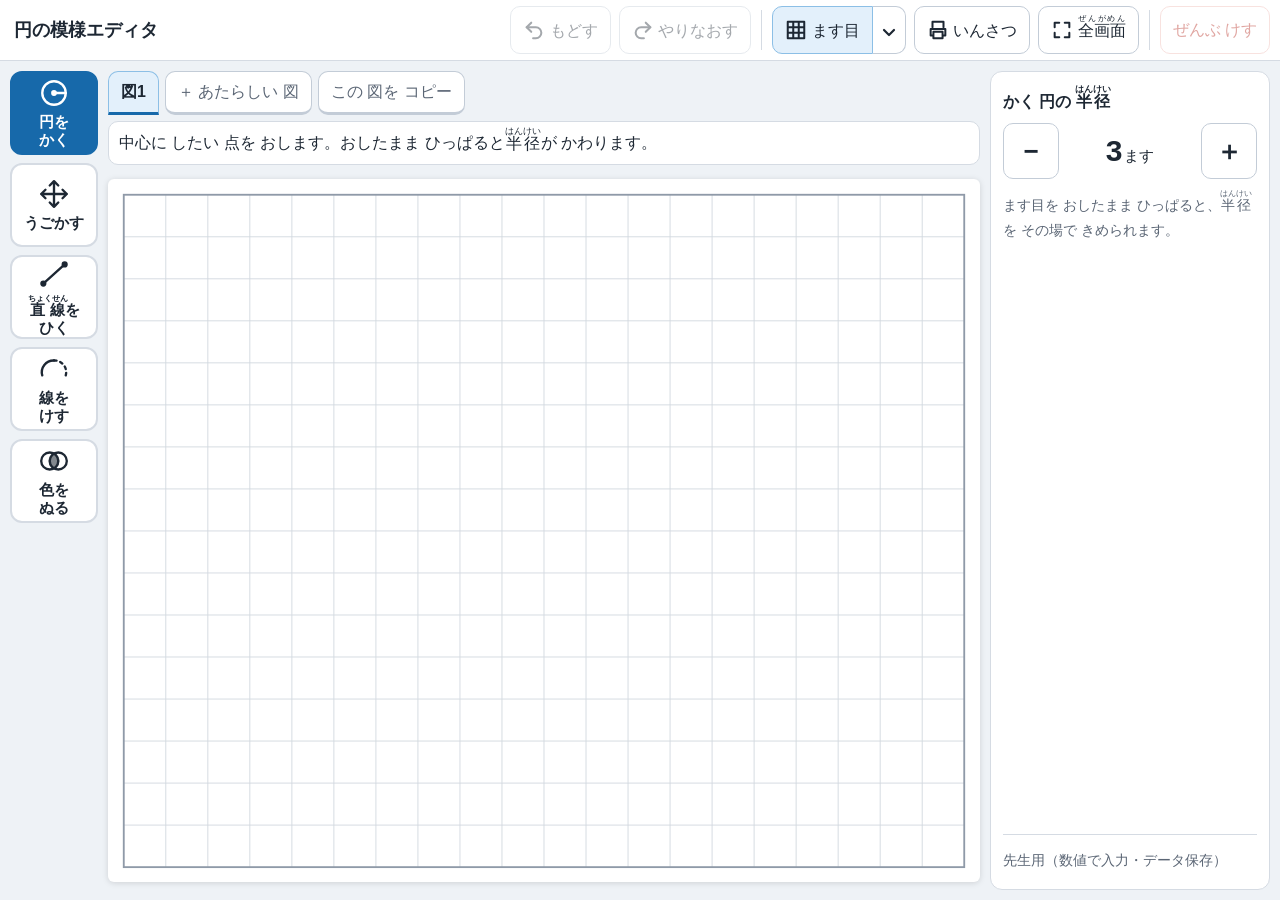
==== circle-pattern/index.html @ 04df3bc0 "円の模様エディタ（GAS版）：児童の提出と、先生が課題ごとに縮小画像で一覧できる画面を追加 Co-Authored-By: Claude Opus 5.5 <noreply@anthropic.com" ====
<!doctype html>
<html lang="ja">
<head>
<meta charset="utf-8">
<meta name="viewport" content="width=device-width, initial-scale=1">
<title>円の模様エディタ</title>
<style>
:root{
  --ink:#1d2733;--muted:#5b6675;--line:#d5dbe3;--bg:#eef2f6;
  --accent:#1769aa;--accentSoft:#e3f0fb;--danger:#b42318;
  --w:664;--h:536;
  --font:"Hiragino Sans","Yu Gothic UI","BIZ UDPGothic","Noto Sans JP",sans-serif;
}
*{box-sizing:border-box}
html,body{height:100%}
body{margin:0;background:var(--bg);color:var(--ink);font-family:var(--font);font-size:16px;display:flex;flex-direction:column;height:100dvh;overflow:hidden}
rt{font-size:.55em}
button{font:inherit;color:inherit;cursor:pointer;border:1px solid #c3ccd7;background:#fff;border-radius:10px;min-height:48px;padding:6px 12px;touch-action:manipulation;-webkit-tap-highlight-color:transparent}
button:hover{background:#f3f6f9}
button:active{transform:translateY(1px)}
button:disabled{opacity:.4;cursor:not-allowed;transform:none}
button.danger{color:var(--danger);border-color:#efb7b1}
button svg{width:22px;height:22px;stroke:currentColor;fill:none;stroke-width:2.2;stroke-linecap:round;stroke-linejoin:round;vertical-align:-5px}

/* ヘッダー：全モード共通の操作 */
header{flex:none;position:relative;display:flex;align-items:center;gap:8px;padding:6px 10px;background:#fff;border-bottom:1px solid var(--line)}
header h1{font-size:18px;margin:0 auto 0 4px;white-space:nowrap}
header .sep{width:1px;align-self:stretch;background:var(--line);margin:4px 2px}
#gridToggle[aria-pressed=true],#gridMenu[aria-expanded=true],#fullscreen[aria-pressed=true]{background:var(--accentSoft);border-color:#8cbfe6}
.split{display:flex}
.split #gridToggle{border-radius:10px 0 0 10px}
.split #gridMenu{border-radius:0 10px 10px 0;border-left:0;padding:6px 8px}
#gridMenu svg{width:16px;height:16px}
#fullscreen .fsOff,#fullscreen[aria-pressed=true] .fsOn{display:none}
#fullscreen[aria-pressed=true] .fsOff{display:inline}
header ruby rt{font-size:.5em}

/* ます目の設定（ヘッダーの ▾ から開く） */
.gridPop{position:fixed;z-index:10;width:320px;max-width:calc(100vw - 16px);max-height:calc(100dvh - 70px);overflow:auto;background:#fff;border:1px solid #c3ccd7;border-radius:12px;box-shadow:0 6px 24px #0003;padding:12px;display:flex;flex-direction:column;gap:10px}
.gridPop h2{font-size:16px;margin:0}
.gridPop .countRow{display:grid;grid-template-columns:40px 1fr;align-items:center;gap:6px;font-weight:700}
.gridPop .segBtns button{min-height:52px;padding:4px;font-size:15px;display:flex;flex-direction:column;align-items:center;gap:2px}
.gridPop .segBtns svg{width:26px;height:26px;stroke-width:1.4;stroke-linecap:butt}

.app{flex:1;min-height:0;display:grid;grid-template-columns:auto minmax(0,1fr) 280px;gap:10px;padding:10px}

/* モード切替：盤面の左に縦1列 */
.modes{display:flex;flex-direction:column;gap:8px}
.modeBtn{width:88px;height:84px;display:flex;flex-direction:column;align-items:center;justify-content:center;gap:4px;font-size:15px;font-weight:700;border:2px solid var(--line);border-radius:12px;line-height:1.2}
.modeBtn svg{width:32px;height:32px;flex:none}
.modeBtn span{white-space:nowrap}
.modeBtn[aria-pressed=true]{background:var(--accent);border-color:var(--accent);color:#fff}

/* 盤面 */
.stage{display:flex;flex-direction:column;min-width:0;min-height:0;gap:6px}
.status{flex:none;min-height:44px;display:flex;align-items:center;padding:2px 10px;background:#fff;border:1px solid var(--line);border-radius:10px;font-size:16px;line-height:1.9}
.status.result{background:#fff8e1;border-color:#f0d58a}
.boardBox{flex:1;min-height:0;container-type:size;display:grid;place-items:center}
.boardWrap{position:relative;width:min(100cqw,calc(100cqh * var(--w) / var(--h)));aspect-ratio:var(--w)/var(--h);background:#fff;border-radius:6px;box-shadow:0 1px 6px #0002;overflow:hidden}
#fillLayer,#board{position:absolute;inset:0;width:100%;height:100%;display:block}
#fillLayer{transition:opacity .15s}
#board{touch-action:none;user-select:none;-webkit-user-select:none}
#board.noGrid #gridLayer{display:none}
#board .grid line{stroke:var(--gMaj);stroke-width:var(--gMajW)}
#board .grid line.minor{stroke:var(--gMin);stroke-width:var(--gMinW)}
#board[data-tone=light]{--gMaj:#e4e8ec;--gMajW:.6;--gMin:#eff2f5;--gMinW:.45}
#board[data-tone=normal]{--gMaj:#d3d9e0;--gMajW:.7;--gMin:#e8ecf0;--gMinW:.5}
#board[data-tone=dark]{--gMaj:#7d8896;--gMajW:1.1;--gMin:#b4bdc8;--gMinW:.6}
#board .frame{stroke:#8f9aa8;stroke-width:1.4;fill:none}
#board .circleLine{stroke:#111827;stroke-width:2.4;fill:none;stroke-linecap:round}
#board .circleLine.sel{stroke:#1684c7;stroke-width:3.2}
#board .ghost{stroke:#9aa5b1;stroke-width:1.6;fill:none;stroke-dasharray:5 5}
#board .ghost.sel{stroke:#1684c7}
#board .erasedRed{stroke:#d62828;stroke-width:2.4;fill:none;stroke-linecap:round}
.segBtns{display:flex;gap:6px}.segBtns button{flex:1}
.segBtns button[aria-pressed=true]{background:var(--accent);border-color:var(--accent);color:#fff}
#board .center{fill:#9aa5b1}
#board .centerSel{fill:#1684c7}
#board .dot{fill:#fff;stroke:#1684c7;stroke-width:1.6}
#board .ghostAdd{stroke:#1684c7;stroke-width:2.4;fill:#1684c711;stroke-dasharray:7 5}
#board .ghostLine{stroke:#1684c7;stroke-width:2.4;stroke-dasharray:7 5;stroke-linecap:round}
#board .radiusLine{stroke:#1684c7;stroke-width:1.6;stroke-dasharray:4 4}
#board .label{font:700 16px var(--font);fill:#0b4f86;stroke:#fff;stroke-width:4px;paint-order:stroke}
#board .hl-hide{stroke:#e5484d;stroke-width:9;stroke-opacity:.55;fill:none;stroke-linecap:round}
#board .hl-show{stroke:#1684c7;stroke-width:9;stroke-opacity:.45;fill:none;stroke-linecap:round}

/* 作図のタブ（盤面の上） */
.tabs{flex:none;display:flex;gap:6px;overflow-x:auto;scrollbar-width:thin}
.tabs button{flex:none;min-height:44px;padding:4px 12px;border-radius:10px 10px 0 0;border-bottom-width:3px;white-space:nowrap;max-width:12em;overflow:hidden;text-overflow:ellipsis}
.tabs button.doc[aria-selected=true]{background:var(--accentSoft);border-color:#8cbfe6;border-bottom-color:var(--accent);font-weight:700}
.tabs button.tabAct{border-radius:10px;color:var(--muted)}
.tabs .x{margin-left:8px;color:var(--danger);font-weight:700}
@media print{.tabs{display:none!important}}
/* 共有の棚（GAS版だけ） */
.shelfPop{left:50%;top:50%;transform:translate(-50%,-50%);width:520px}
.shelfList{display:flex;flex-direction:column;gap:6px;max-height:55dvh;overflow:auto}
.shelfItem{display:grid;grid-template-columns:1fr auto auto;gap:6px;align-items:center;border:1px solid var(--line);border-radius:10px;padding:6px 8px}
.shelfItem b{display:block;overflow:hidden;text-overflow:ellipsis;white-space:nowrap}
.shelfItem small{color:var(--muted);font-size:13px}
.shelfItem button{min-height:44px}
/* 提出（児童）・提出の一覧（先生） */
#submitBtn{background:#0b7a3b;border-color:#0b7a3b;color:#fff;font-weight:700}
.kadaiTag{font-size:14px;color:var(--muted);white-space:nowrap;overflow:hidden;text-overflow:ellipsis;max-width:14em}
.tview{position:fixed;inset:0;z-index:20;background:var(--bg);display:flex;flex-direction:column;gap:10px;padding:10px;overflow:hidden}
.tview .bar{display:flex;flex-wrap:wrap;gap:8px;align-items:center;background:#fff;border:1px solid var(--line);border-radius:12px;padding:8px}
.tview .bar h2{font-size:18px;margin:0 8px 0 0}
.tview select,.tview input[type=text]{font:inherit;min-height:48px;border:1px solid #c3ccd7;border-radius:10px;padding:4px 8px}
.tview label{display:flex;align-items:center;gap:4px;font-size:14px}
.cards{flex:1;overflow:auto;display:grid;grid-template-columns:repeat(auto-fill,minmax(220px,1fr));gap:10px;align-content:start}
.card{display:flex;flex-direction:column;gap:4px;background:#fff;border:1px solid var(--line);border-radius:12px;padding:8px;text-align:left;min-height:0}
.card img{width:100%;aspect-ratio:var(--w)/var(--h);object-fit:contain;background:#fff;border:1px solid var(--line);border-radius:6px}
.card b{font-size:15px}.card small{color:var(--muted);font-size:13px}
.card.old{opacity:.6}
@media print{.tview{display:none!important}}

/* 右パネル：いまのモードの設定だけ */
.panel{background:#fff;border:1px solid var(--line);border-radius:12px;padding:12px;overflow:auto;min-height:0;display:flex;flex-direction:column;gap:12px}
.panel h2{font-size:16px;margin:0}
.ctx{display:flex;flex-direction:column;gap:10px}
.ctx[hidden],[hidden]{display:none!important}
.note{font-size:14px;color:var(--muted);line-height:1.8;margin:0}
.stepper{display:grid;grid-template-columns:56px 1fr 56px;gap:6px;align-items:center}
.stepper button{min-height:56px;font-size:26px;font-weight:700;padding:0}
.stepper output{text-align:center;font-size:30px;font-weight:700}
.stepper output small{font-size:15px;font-weight:400;margin-left:2px}
.pad{display:grid;grid-template-columns:repeat(3,56px);grid-template-rows:repeat(3,56px);gap:4px;justify-content:center}
.pad button{padding:0;min-height:0;font-size:22px}
.pad .u{grid-area:1/2}.pad .l{grid-area:2/1}.pad .r{grid-area:2/3}.pad .d{grid-area:3/2}
.swatches{display:grid;grid-template-columns:repeat(2,minmax(0,1fr));gap:6px}
.swatch{display:flex;align-items:center;gap:6px;min-height:56px;padding:4px 6px;text-align:left;border-width:2px;white-space:nowrap;font-size:15px}
.swatch i{width:28px;height:28px;border-radius:50%;border:1px solid #0003;flex:none;display:grid;place-items:center;font-style:normal;font-weight:700;font-size:18px}
.swatch.erase i{background:repeating-linear-gradient(45deg,#fff 0 4px,#dfe4ea 4px 8px)}
.swatch[aria-pressed=true]{border:3px solid var(--ink);font-weight:700}
.swatch[aria-pressed=true] i::after{content:"✓"}
.wide{width:100%}
details.teacher{margin-top:auto;border-top:1px solid var(--line);padding-top:10px;font-size:14px}
details.teacher summary{cursor:pointer;color:var(--muted);min-height:32px;display:flex;align-items:center}
details.teacher .grid3{display:grid;grid-template-columns:repeat(3,1fr);gap:6px;margin:8px 0}
details.teacher label{display:flex;flex-direction:column;gap:2px;font-size:13px;color:var(--muted)}
details.teacher input{font:inherit;width:100%;padding:6px;border:1px solid #c3ccd7;border-radius:7px;min-height:40px}
details.teacher .row{display:flex;gap:6px}
details.teacher .row button{flex:1;min-height:44px;font-size:14px}

/* 狭い画面・縦向き：上から モード／盤面／設定 */
@media (max-width:900px),(orientation:portrait){
  body{height:auto;overflow:auto}
  .app{grid-template-columns:1fr}
  .modes{flex-direction:row}
  .modeBtn{flex:1;width:auto;height:72px}
  .boardBox{container-type:inline-size}
  .boardWrap{width:100%}
  header h1{font-size:16px}
  header .lbl{display:none}
}
@media print{
  @page{size:A4 landscape;margin:8mm}
  body{background:#fff;height:auto;overflow:visible;display:block}
  header,.modes,.panel,.status,.gridPop{display:none!important}
  .app{display:block;padding:0}
  .boardBox{display:block;container-type:normal}
  .boardWrap{width:min(100%,calc(190mm * var(--w) / var(--h)));margin:0 auto;box-shadow:none;border-radius:0}
  #ghostLayer,#overlay{display:none}
  #board[data-tone=normal]{--gMaj:#cfd4da;--gMajW:.55;--gMin:#e3e7ec;--gMinW:.4}
  #board .circleLine,#board .circleLine.sel{stroke:#000;stroke-width:1.6}
}
</style>
</head>
<body>
<header>
  <h1>円の模様エディタ</h1>
  <button id="undo" title="もどす（Ctrl+Z）"><svg viewBox="0 0 24 24"><path d="M9 14 4 9l5-5"/><path d="M4 9h10a6 6 0 0 1 0 12h-3"/></svg> <span class="lbl">もどす</span></button>
  <button id="redo" title="やりなおす（Ctrl+Y）"><svg viewBox="0 0 24 24"><path d="m15 14 5-5-5-5"/><path d="M20 9H10a6 6 0 0 0 0 12h3"/></svg> <span class="lbl">やりなおす</span></button>
  <span class="sep"></span>
  <span class="split">
    <button id="gridToggle" aria-pressed="true" title="ます目を 見せる／かくす（いんさつにも 反映）"><svg viewBox="0 0 24 24"><path d="M3 3h18v18H3zM9 3v18M15 3v18M3 9h18M3 15h18"/></svg> <span class="lbl">ます目</span></button>
    <button id="gridMenu" aria-expanded="false" aria-controls="gridPop" title="ます目の 数・こまかさ・こさ"><svg viewBox="0 0 16 16"><path d="m3 6 5 5 5-5"/></svg></button>
  </span>
  <button id="print"><svg viewBox="0 0 24 24"><path d="M6 9V3h12v6M6 18H4v-7h16v7h-2M7 14h10v7H7z"/></svg> <span class="lbl">いんさつ</span></button>
  <button id="fullscreen" aria-pressed="false" title="全画面（もう一度 おすと もどる）"><svg viewBox="0 0 24 24"><path class="fsOn" d="M4 9V4h5M15 4h5v5M20 15v5h-5M9 20H4v-5"/><path class="fsOff" d="M9 4v5H4M20 9h-5V4M15 20v-5h5M4 15h5v5"/></svg> <span class="lbl"><ruby>全画面<rt>ぜんがめん</rt></ruby></span></button>
 <span class="kadaiTag" id="kadaiTag" hidden></span>
  <button id="submitBtn" hidden>提出する</button>
  <span class="sep"></span>
  <button id="clearAll" class="danger"><span>ぜんぶ けす</span></button>
</header>

<div class="app">
  <nav class="modes" aria-label="モード">
    <button class="modeBtn" data-mode="add" aria-pressed="true"><svg viewBox="0 0 30 30"><circle cx="15" cy="15" r="11"/><circle cx="15" cy="15" r="1.6" fill="currentColor"/><path d="M15 15h11"/></svg><span>円を<br>かく</span></button>
    <button class="modeBtn" data-mode="move" aria-pressed="false"><svg viewBox="0 0 30 30"><path d="M15 3v24M3 15h24M11 7l4-4 4 4M11 23l4 4 4-4M7 11l-4 4 4 4M23 11l4 4-4 4"/></svg><span>うごかす</span></button>
    <button class="modeBtn" data-mode="line" aria-pressed="false"><svg viewBox="0 0 30 30"><path d="M5 24 25 6"/><circle cx="5" cy="24" r="1.8" fill="currentColor"/><circle cx="25" cy="6" r="1.8" fill="currentColor"/></svg><span><ruby>直線<rt>ちょくせん</rt></ruby>を<br>ひく</span></button>
    <button class="modeBtn" data-mode="arc" aria-pressed="false"><svg viewBox="0 0 30 30"><path d="M4 21A11 11 0 0 1 15 7"/><path d="M15 7a11 11 0 0 1 11 14" stroke-dasharray="2.5 3.5"/></svg><span>線を<br>けす</span></button>
    <button class="modeBtn" data-mode="fill" aria-pressed="false"><svg viewBox="0 0 30 30"><circle cx="11" cy="15" r="8"/><circle cx="19" cy="15" r="8"/><path d="M15 8.1a8 8 0 0 1 0 13.8 8 8 0 0 1 0-13.8z" fill="currentColor" opacity=".55"/></svg><span>色を<br>ぬる</span></button>
  </nav>

  <main class="stage">
    <div class="tabs" id="tabs" role="tablist" aria-label="作った 図"></div>
    <div id="status" class="status" aria-live="polite"></div>
    <div class="boardBox">
      <div class="boardWrap" id="boardWrap">
        <canvas id="fillLayer"></canvas>
        <svg id="board" role="img" aria-label="ます目の 作図エリア">
          <defs><clipPath id="frameClip"><rect id="clipRect"/></clipPath></defs>
          <g id="gridLayer" class="grid"></g>
          <rect id="frame" class="frame"/>
          <g id="drawLayer" clip-path="url(#frameClip)"></g>
          <g id="ghostLayer" clip-path="url(#frameClip)"></g>
          <g id="overlay" clip-path="url(#frameClip)"></g>
        </svg>
      </div>
    </div>
  </main>

  <aside class="panel">
    <section class="ctx" data-mode="add">
      <h2>かく 円の <ruby>半径<rt>はんけい</rt></ruby></h2>
      <div class="stepper">
        <button id="addRminus" aria-label="半径を 小さく">−</button>
        <output id="addR">3</output>
        <button id="addRplus" aria-label="半径を 大きく">＋</button>
      </div>
      <p class="note">ます目を おしたまま ひっぱると、<ruby>半径<rt>はんけい</rt></ruby>を その場で きめられます。</p>
    </section>

    <section class="ctx" data-mode="line" hidden>
      <p class="note">ます目の 点を おしたまま、つなぎたい 点まで ひっぱって はなします。</p>
    </section>

    <section class="ctx" data-mode="move" hidden>
      <p id="moveNone" class="note">うごかしたい 円や <ruby>直線<rt>ちょくせん</rt></ruby>を おして えらびます。</p>
      <div id="moveSel" class="ctx">
        <h2 id="selTitle">えらんだ 円</h2>
        <div class="stepper" id="selRbox">
          <button id="selRminus" aria-label="半径を 小さく">−</button>
          <output id="selR"></output>
          <button id="selRplus" aria-label="半径を 大きく">＋</button>
        </div>
        <div class="pad" aria-label="すこしずつ うごかす">
          <button class="u" data-dx="0" data-dy="-1" aria-label="上へ">▲</button>
          <button class="l" data-dx="-1" data-dy="0" aria-label="左へ">◀</button>
          <button class="r" data-dx="1" data-dy="0" aria-label="右へ">▶</button>
          <button class="d" data-dx="0" data-dy="1" aria-label="下へ">▼</button>
        </div>
        <button id="deleteCircle" class="danger wide">この 円を けす</button>
      </div>
    </section>

    <section class="ctx" data-mode="arc" hidden>
      <p class="note">○ で 区切られた 線を 1本ずつ けせます（円も <ruby>直線<rt>ちょくせん</rt></ruby>も）。けした 線は 点線で のこるので、おすと もどります。</p>
      <h2>けした 線の 見せ方（ぜんぶ）</h2>
      <div class="segBtns" id="erasedStyle">
        <button data-style="hide" aria-pressed="true">かくす</button>
        <button data-style="red" aria-pressed="false">赤で 見せる</button>
      </div>
      <button id="restoreArcs" class="wide">けした 線を ぜんぶ もどす</button>
    </section>

    <section class="ctx" data-mode="fill" hidden>
      <h2>ぬる 色</h2>
      <div class="swatches" id="swatches"></div>
      <p class="note">同じ 色で もう一度 おすと、その 色が きえます。</p>
      <button id="clearFills" class="wide">色を ぜんぶ けす</button>
    </section>

    <details class="teacher" id="teacher">
      <summary>先生用（数値で入力・データ保存）</summary>
      <div class="grid3">
        <label>中心X<input id="tx" type="number" inputmode="decimal" step="1"></label>
        <label>中心Y<input id="ty" type="number" inputmode="decimal" step="1"></label>
        <label>半径<input id="tr" type="number" inputmode="decimal" step="1"></label>
      </div>
      <p class="note" id="tNote">「うごかす」で円を選ぶと数値で変更できます（入力後すぐ反映）。</p>
      <div class="row" style="margin-top:6px">
        <button id="exportJson">データを書き出す</button>
        <button id="importJson">データを読み込む</button>
      </div>
      <input id="jsonFile" type="file" accept=".json,application/json" hidden>
      <div class="row" id="shelfRow" style="margin-top:6px" hidden>
        <button id="shelfSave">先生の 棚に 保存</button>
        <button id="shelfOpen">棚から 開く</button>
      </div>
      <button id="tviewOpen" class="wide" style="margin-top:6px" hidden>児童の 提出を 見る</button>
      <p class="note" style="margin-top:6px">作図はこのブラウザに自動保存されます。別の端末へ移すときは書き出したファイルを使います。</p>
    </details>
  </aside>
</div>

<div id="gridPop" class="gridPop" role="dialog" aria-label="ます目の 設定" hidden>
  <h2>ます目の 数</h2>
  <div class="countRow"><span>よこ</span><div class="stepper"><button id="colsMinus" aria-label="よこの ます目を へらす">−</button><output id="colsOut"></output><button id="colsPlus" aria-label="よこの ます目を ふやす">＋</button></div></div>
  <div class="countRow"><span>たて</span><div class="stepper"><button id="rowsMinus" aria-label="たての ます目を へらす">−</button><output id="rowsOut"></output><button id="rowsPlus" aria-label="たての ます目を ふやす">＋</button></div></div>
  <h2>1ますを 分ける</h2>
  <div class="segBtns" id="gridSub">
    <button data-sub="1" aria-pressed="true"><svg viewBox="0 0 26 26"><rect x="3" y="3" width="20" height="20"/></svg>分けない</button>
    <button data-sub="2" aria-pressed="false"><svg viewBox="0 0 26 26"><rect x="3" y="3" width="20" height="20"/><path d="M13 3v20M3 13h20"/></svg>2つに</button>
    <button data-sub="5" aria-pressed="false"><svg viewBox="0 0 26 26"><rect x="3" y="3" width="20" height="20"/><path d="M7 3v20M3 7h20"/><path d="M11 3v20M3 11h20"/><path d="M15 3v20M3 15h20"/><path d="M19 3v20M3 19h20"/></svg>5つに</button>
  </div>
  <p class="note">分けると、円の 中心と <ruby>半径<rt>はんけい</rt></ruby>を こまかく きめられます。</p>
  <h2>ます目の こさ</h2>
  <div class="segBtns" id="gridTone">
    <button data-tone="light" aria-pressed="false"><svg viewBox="0 0 26 26" style="stroke:#c9d0d8;stroke-width:1"><path d="M3 3h20v20H3zM13 3v20M3 13h20"/></svg>うすい</button>
    <button data-tone="normal" aria-pressed="true"><svg viewBox="0 0 26 26" style="stroke:#9aa5b1;stroke-width:1.4"><path d="M3 3h20v20H3zM13 3v20M3 13h20"/></svg>ふつう</button>
    <button data-tone="dark" aria-pressed="false"><svg viewBox="0 0 26 26" style="stroke:#4b5563;stroke-width:2"><path d="M3 3h20v20H3zM13 3v20M3 13h20"/></svg>こい</button>
  </div>
  <button id="gridClose" class="wide">とじる</button>
</div>

<div id="tview" class="tview" hidden>
  <div class="bar">
    <h2>児童の 提出</h2>
    <select id="kadaiSel" aria-label="課題"></select>
    <button id="kadaiUrl">児童用の URLを コピー</button>
    <button id="tviewReload">新しく する</button>
    <label><input type="checkbox" id="showOld"> 前の 提出も 見る</label>
    <span style="flex:1"></span>
    <input type="text" id="kadaiNew" placeholder="新しい 課題の 名前" maxlength="30">
    <button id="kadaiAdd">課題を 作る</button>
    <button id="tviewClose">エディタに もどる</button>
  </div>
  <p class="note" id="tviewNote"></p>
  <div class="cards" id="cards"></div>
</div>

<div id="shelfPop" class="gridPop shelfPop" role="dialog" aria-label="先生の 棚" hidden>
  <h2>先生の 棚（先生どうしで 共有）</h2>
  <div id="shelfList" class="shelfList"></div>
  <button id="shelfClose" class="wide">とじる</button>
</div>

<script>
(() => {
'use strict';
// ===== 定数（単一真実源） =====
const PAD = 12, BOARD_W = 640, BOARD_H = 512;  // ます目の数を変えても盤面の大きさ・線の太さは保つ（1ますの大きさが変わる）
const COLS_LIM = [4, 40], ROWS_LIM = [4, 30], SUBS = [1, 2, 5], TONES = ['light', 'normal', 'dark'];
// 以下は state.cols/rows/sub から applyGrid() で決まる。U＝中心・半径の最小きざみ（ます）
let COLS, ROWS, SUB, U, STEP, W, H, R_MIN, R_MAX, NW, NH, N, FX0, FX1, FY0, FY1, gridKey = null;
const S = 2;          // 塗り判定・塗り画像の解像度倍率（印刷時のにじみ対策）
const WALL_W = 2.0;   // 塗り判定での線の太さ。表示線(2.4)より細くし、塗りが線の下まで届くようにする
const TOL_PX = { touch: 22, pen: 14, mouse: 10 };  // 当たり判定の半径（画面px）。指は児童の精度を前提に大きく
const DRAG_PX = 10;   // これ以上動いたら「ドラッグ」とみなす（画面px）
const TAU = Math.PI * 2, AEPS = 1e-6;
const DOCS_STORE = 'circleArcPatternEditor.docs', STORE = 'circleArcPatternEditor.v2', STORE_V1 = 'circleArcPatternEditor.v1', UI_STORE = 'circleArcPatternEditor.ui';
const COLORS = [
  { name: 'きいろ', hex: '#f8d66d' }, { name: 'だいだい', hex: '#f4a261' },
  { name: 'もも', hex: '#f4acc4' }, { name: 'みずいろ', hex: '#8ecae6' },
  { name: 'きみどり', hex: '#a7d98b' }, { name: 'むらさき', hex: '#c7b5e6' },
];
const RB = (k, r) => `<ruby>${k}<rt>${r}</rt></ruby>`;
const HINT = {
  add: `中心に したい 点を おします。おしたまま ひっぱると ${RB('半径', 'はんけい')}が かわります。`,
  move: '円や 直線を おして ひっぱると うごきます。右の ボタンでも うごかせます。',
  line: `ます目の 点を おしたまま、つなぎたい 点まで ひっぱります。`,
  arc: 'けしたい 線を おすと きえます。点線を おすと もどります。なぞると まとめて けせます。',
  fill: '色を えらんで、線で かこまれた ところを おします。',
};

// ===== 状態 =====
// cols,rows: ます目の数　sub: 1ますを いくつに 分けるか（1/2/5）
// circles: {id,x,y,r}（ます目単位。1/sub きざみ）
// lines:   {id,x1,y1,x2,y2}（ます目単位。円と同じ id の通し番号）
// hidden:  {id: [[開始,終了],...]}  けした線の範囲。円は角度0〜2π、直線は端1→端2を0〜1で表す。昇順・重なりなし
// fills:   {ref,u,v,color,open}  塗った点。ref=その点を囲む最小の円（円に乗って一緒に動く）。
//          u,v は ref の中心からの位置を半径で割った値（ref=null なら ます目座標）。
//          open=塗った時点で外枠に接していたか（false の塗りが枠に届いたら「もれた」とみなして外す）
let state = { cols: 20, rows: 16, sub: 1, circles: [], lines: [], hidden: {}, fills: [], nextId: 1 };
let ui = { mode: 'add', radius: 3, color: COLORS[0].hex, grid: true, teacherOpen: false, erased: 'hide', tone: 'normal' };
let selectedId = null, undoStack = [], redoStack = [];
// タブ：作った図ごとに {name, state, undo, redo}。いま開いている図は state/undoStack/redoStack が本体
let docs = [], cur = 0;
let gesture = null, hover = null;

const $ = id => document.getElementById(id);
const svg = $('board'), NS = 'http://www.w3.org/2000/svg';
const drawLayer = $('drawLayer'), ghostLayer = $('ghostLayer'), overlay = $('overlay');
const fillCanvas = $('fillLayer');
const clamp = (v, a, b) => Math.max(a, Math.min(b, v));
const cById = id => state.circles.find(c => c.id === id);
const sById = id => cById(id) || state.lines.find(l => l.id === id);  // 円か直線
const isLine = s => s.x1 !== undefined;
const shapes = () => state.circles.concat(state.lines);
const toPx = (gx, gy) => [PAD + gx * STEP, PAD + gy * STEP];
const toGrid = (x, y) => [(x - PAD) / STEP, (y - PAD) / STEP];
const inGrid = (gx, gy) => gx >= -1e-9 && gx <= COLS + 1e-9 && gy >= -1e-9 && gy <= ROWS + 1e-9;
const norm = a => { a %= TAU; return a < 0 ? a + TAU : a; };
const snapV = v => Math.round(v * SUB) / SUB;
const fmt = v => String(+v.toFixed(2));
const addU = (v, k) => +(v + k * U).toFixed(6);  // ±きざみ。分け方を変える前の位置は丸め直さない

// ===== 保存・取り消し =====
const snap = () => JSON.stringify(state);
function syncDoc() { const d = docs[cur]; if (d) { d.state = state; d.undo = undoStack; d.redo = redoStack; } }
function save() {
  syncDoc();
  try { localStorage.setItem(DOCS_STORE, JSON.stringify({ version: 3, cur, docs: docs.map(d => ({ name: d.name, sharedId: d.sharedId || '', state: { version: 2, ...d.state } })) })); } catch (e) {}
}
function saveUI() { try { localStorage.setItem(UI_STORE, JSON.stringify(ui)); } catch (e) {} }
function finish(before) {
  if (snap() === before) { render(); return false; }
  undoStack.push(before); if (undoStack.length > 100) undoStack.shift();
  redoStack = []; save(); render(); return true;
}
function commit(fn) { const before = snap(); fn(); return finish(before); }
function restore(json) {
  state = JSON.parse(json);
  if (!sById(selectedId)) selectedId = null;
  gesture = null; save(); render();
}
function undo() {
  if (!undoStack.length) { say('もどせる ものが ありません。'); return; }
  redoStack.push(snap()); restore(undoStack.pop()); say('1つ もどしました。');
}
function redo() {
  if (!redoStack.length) { say('やりなおせる ものが ありません。'); return; }
  undoStack.push(snap()); restore(redoStack.pop()); say('やりなおしました。');
}

// ===== 状況表示 =====
let sayTimer = 0;
function say(html, append) {
  const s = $('status');
  if (append && s.classList.contains('result')) html = s.innerHTML + '　' + html;
  s.innerHTML = html; s.classList.add('result');
  clearTimeout(sayTimer); sayTimer = setTimeout(showHint, 5000);
}
function showHint() { const s = $('status'); s.innerHTML = HINT[ui.mode]; s.classList.remove('result'); }

// ===== 角度区間（けした線） =====
function mergeIv(list) {
  const a = list.filter(([s, e]) => e - s > AEPS).sort((p, q) => p[0] - q[0]), out = [];
  for (const iv of a) {
    const last = out[out.length - 1];
    if (last && iv[0] <= last[1] + AEPS) last[1] = Math.max(last[1], iv[1]); else out.push([iv[0], iv[1]]);
  }
  return out;
}
// a→b（角度が増える向き。b<a なら0をまたぐ）を非重複区間に分ける
function splitArc(a, b, full) { return full ? [[0, TAU]] : a <= b ? [[a, b]] : [[a, TAU], [0, b]]; }
function addArc(list, seg) { return mergeIv(list.concat(splitArc(seg.a, seg.b, seg.full))); }
function subArc(list, seg) {
  let out = list.map(iv => iv.slice());
  for (const [r0, r1] of splitArc(seg.a, seg.b, seg.full)) {
    out = out.flatMap(([s, e]) => (e <= r0 || s >= r1) ? [[s, e]] : [...(s < r0 ? [[s, r0]] : []), ...(e > r1 ? [[r1, e]] : [])]);
  }
  return mergeIv(out);
}
const covers = (list, t) => list.some(([s, e]) => t >= s - 1e-9 && t <= e + 1e-9);
function visibleArcs(c) {
  const h = state.hidden[c.id] || [];
  if (isLine(c)) {  // 直線は 0〜1 で、端をまたがない
    const out = []; let cur = 0;
    for (const [s, e] of h) { if (s - cur > AEPS) out.push([cur, s]); cur = Math.max(cur, e); }
    if (1 - cur > AEPS) out.push([cur, 1]);
    return out;
  }
  if (!h.length) return [[0, TAU]];
  const out = []; let cur = 0;
  for (const [s, e] of h) { if (s - cur > AEPS) out.push([cur, s]); cur = Math.max(cur, e); }
  if (TAU - cur > AEPS) out.push([cur, TAU]);
  if (out.length > 1 && out[0][0] === 0 && out[out.length - 1][1] === TAU) { const last = out.pop(); out[0] = [last[0], out[0][1] + TAU]; }
  return out;
}

// ===== 幾何 =====
function intersections(a, b) {
  const dx = b.x - a.x, dy = b.y - a.y, d = Math.hypot(dx, dy);
  if (d < 1e-9 || d > a.r + b.r + 1e-9 || d < Math.abs(a.r - b.r) - 1e-9) return [];
  const aa = (a.r * a.r - b.r * b.r + d * d) / (2 * d), h = Math.sqrt(Math.max(0, a.r * a.r - aa * aa));
  const xm = a.x + aa * dx / d, ym = a.y + aa * dy / d, rx = -dy * h / d, ry = dx * h / d;
  return h < 1e-9 ? [{ x: xm, y: ym }] : [{ x: xm + rx, y: ym + ry }, { x: xm - rx, y: ym - ry }];
}
function circleLineX(c, l) {
  const dx = l.x2 - l.x1, dy = l.y2 - l.y1, fx = l.x1 - c.x, fy = l.y1 - c.y;
  const A = dx * dx + dy * dy, B = 2 * (fx * dx + fy * dy), C = fx * fx + fy * fy - c.r * c.r, D = B * B - 4 * A * C;
  if (D < -1e-9) return [];
  const q = Math.sqrt(Math.max(0, D)), ts = q < 1e-9 ? [-B / (2 * A)] : [(-B - q) / (2 * A), (-B + q) / (2 * A)];
  return ts.filter(t => t >= -1e-9 && t <= 1 + 1e-9).map(t => ({ x: l.x1 + t * dx, y: l.y1 + t * dy }));
}
function lineLineX(a, b) {
  const rx = a.x2 - a.x1, ry = a.y2 - a.y1, sx = b.x2 - b.x1, sy = b.y2 - b.y1, den = rx * sy - ry * sx;
  if (Math.abs(den) < 1e-12) return [];  // 平行（重なりも交点なし）
  const qx = b.x1 - a.x1, qy = b.y1 - a.y1, t = (qx * sy - qy * sx) / den, u = (qx * ry - qy * rx) / den;
  return t >= -1e-9 && t <= 1 + 1e-9 && u >= -1e-9 && u <= 1 + 1e-9 ? [{ x: a.x1 + t * rx, y: a.y1 + t * ry }] : [];
}
// 円・直線のどの組み合わせでも交点を返す
function crossings(a, b) {
  const la = isLine(a), lb = isLine(b);
  return la && lb ? lineLineX(a, b) : la ? circleLineX(b, a) : lb ? circleLineX(a, b) : intersections(a, b);
}
// 線の上の点 → その線の位置（円は角度、直線は0〜1）
function paramOf(s, x, y) {
  if (!isLine(s)) return norm(Math.atan2(y - s.y, x - s.x));
  const dx = s.x2 - s.x1, dy = s.y2 - s.y1;
  return clamp(((x - s.x1) * dx + (y - s.y1) * dy) / (dx * dx + dy * dy), 0, 1);
}
function cutAngles(c) {
  const t = [];
  for (const o of shapes()) if (o.id !== c.id) for (const p of crossings(c, o)) t.push(paramOf(c, p.x, p.y));
  t.sort((a, b) => a - b);
  return t.filter((v, i) => !i || v - t[i - 1] > 1e-5);
}
// 位置 t を含む「交点で区切られた線」
function segmentAt(c, t) {
  if (isLine(c)) {
    const cuts = [0, ...cutAngles(c).filter(v => v > 1e-5 && v < 1 - 1e-5), 1];
    for (let i = 0; i < cuts.length - 1; i++) if (t <= cuts[i + 1]) return { a: cuts[i], b: cuts[i + 1] };
    return { a: cuts[cuts.length - 2], b: 1 };
  }
  const cuts = cutAngles(c);
  if (cuts.length < 2) return { a: 0, b: TAU, full: true };
  for (let i = 0; i < cuts.length - 1; i++) if (t >= cuts[i] && t < cuts[i + 1]) return { a: cuts[i], b: cuts[i + 1] };
  return { a: cuts[cuts.length - 1], b: cuts[0] };
}
function scale() { const m = svg.getScreenCTM(); return m ? m.a : 1; }
const tolOf = e => (TOL_PX[e.pointerType] || TOL_PX.mouse) / scale();
function svgPoint(e) {
  const p = svg.createSVGPoint(); p.x = e.clientX; p.y = e.clientY;
  const q = p.matrixTransform(svg.getScreenCTM().inverse()); return { x: q.x, y: q.y };
}
function nearestLine(p, tol) {
  let best = null, bd = tol;
  for (const c of state.circles) {
    const [cx, cy] = toPx(c.x, c.y), d = Math.abs(Math.hypot(p.x - cx, p.y - cy) - c.r * STEP);
    if (d < bd) { bd = d; best = c; }
  }
  for (const l of state.lines) {
    const [gx, gy] = toGrid(p.x, p.y), t = paramOf(l, gx, gy);
    const [qx, qy] = toPx(l.x1 + t * (l.x2 - l.x1), l.y1 + t * (l.y2 - l.y1)), d = Math.hypot(p.x - qx, p.y - qy);
    if (d < bd) { bd = d; best = l; }
  }
  return best;
}
function smallestContaining(gx, gy, circles = state.circles) {
  let best = null;
  for (const c of circles) if (Math.hypot(gx - c.x, gy - c.y) < c.r - 1e-6 && (!best || c.r < best.r)) best = c;
  return best;
}
function angleOn(c, p) { const [gx, gy] = toGrid(p.x, p.y); return paramOf(c, gx, gy); }

// ===== 描画 =====
function el(tag, attrs, parent) {
  const n = document.createElementNS(NS, tag);
  for (const k in attrs) n.setAttribute(k, attrs[k]);
  parent.appendChild(n); return n;
}
function arcShape(c, s, e, cls, parent) {
  if (isLine(c)) {
    const [x1, y1] = toPx(c.x1 + s * (c.x2 - c.x1), c.y1 + s * (c.y2 - c.y1)), [x2, y2] = toPx(c.x1 + e * (c.x2 - c.x1), c.y1 + e * (c.y2 - c.y1));
    return el('line', { x1, y1, x2, y2, class: cls }, parent);
  }
  const [cx, cy] = toPx(c.x, c.y), R = c.r * STEP;
  if (e - s >= TAU - AEPS) return el('circle', { cx, cy, r: R, class: cls }, parent);
  const x1 = cx + R * Math.cos(s), y1 = cy + R * Math.sin(s), x2 = cx + R * Math.cos(e), y2 = cy + R * Math.sin(e);
  return el('path', { d: `M${x1} ${y1}A${R} ${R} 0 ${e - s > Math.PI ? 1 : 0} 1 ${x2} ${y2}`, class: cls }, parent);
}
function applyGrid() {
  COLS = state.cols; ROWS = state.rows; SUB = state.sub; U = 1 / SUB;
  STEP = Math.min(BOARD_W / COLS, BOARD_H / ROWS);
  W = COLS * STEP + PAD * 2; H = ROWS * STEP + PAD * 2;
  R_MIN = U; R_MAX = Math.max(12, Math.ceil(Math.max(COLS, ROWS) * .6));
  NW = Math.round(W * S); NH = Math.round(H * S); N = NW * NH;
  FX0 = FY0 = Math.ceil((PAD + WALL_W) * S); FX1 = Math.floor((PAD + COLS * STEP - WALL_W) * S); FY1 = Math.floor((PAD + ROWS * STEP - WALL_W) * S);
  stack = labelBuf = fillImg = null; wallCanvas = null;
  wallCache = { key: null, walls: null }; fillCache = { key: null, labels: null };
  fillCanvas.width = NW; fillCanvas.height = NH;
  svg.setAttribute('viewBox', `0 0 ${W} ${H}`);
  for (const t of [$('boardWrap'), document.documentElement]) { t.style.setProperty('--w', W); t.style.setProperty('--h', H); }
  for (const r of [$('clipRect'), $('frame')]) { r.setAttribute('x', PAD); r.setAttribute('y', PAD); r.setAttribute('width', COLS * STEP); r.setAttribute('height', ROWS * STEP); }
  const g = $('gridLayer'), d = STEP / SUB, major = [], minor = [];
  g.replaceChildren();
  for (let i = 1; i < COLS * SUB; i++) (i % SUB ? minor : major).push({ x1: PAD + i * d, y1: PAD, x2: PAD + i * d, y2: PAD + ROWS * STEP });
  for (let j = 1; j < ROWS * SUB; j++) (j % SUB ? minor : major).push({ x1: PAD, y1: PAD + j * d, x2: PAD + COLS * STEP, y2: PAD + j * d });
  for (const a of minor) el('line', { ...a, class: 'minor' }, g);  // 太い線を上に重ねる
  for (const a of major) el('line', a, g);
  ui.radius = clamp(snapV(ui.radius) || 3, R_MIN, R_MAX);
  gridKey = `${COLS}x${ROWS}/${SUB}`;
}
function buildStatic() {
  const sw = $('swatches');
  for (const c of COLORS.concat([{ name: 'けす', hex: 'erase' }])) {
    const b = document.createElement('button');
    b.className = 'swatch' + (c.hex === 'erase' ? ' erase' : ''); b.dataset.color = c.hex;
    b.innerHTML = `<i style="${c.hex === 'erase' ? '' : 'background:' + c.hex}"></i>${c.name}`;
    b.onclick = () => { ui.color = c.hex; saveUI(); renderPanel(); if (ui.mode !== 'fill') setMode('fill'); };
    sw.appendChild(b);
  }
}
function renderDrawing() {
  drawLayer.replaceChildren(); ghostLayer.replaceChildren();
  const m = ui.mode, ghosts = m === 'arc' || m === 'move';
  for (const c of shapes()) {
    const sel = m === 'move' && c.id === selectedId;
    for (const [s, e] of visibleArcs(c)) arcShape(c, s, e, 'circleLine' + (sel ? ' sel' : ''), drawLayer);
    if (ui.erased === 'red') for (const [s, e] of state.hidden[c.id] || []) arcShape(c, s, e, 'erasedRed', drawLayer);
    else if (ghosts) for (const [s, e] of state.hidden[c.id] || []) arcShape(c, s, e, 'ghost' + (sel ? ' sel' : ''), ghostLayer);
    if (m === 'move' && !isLine(c)) { const [cx, cy] = toPx(c.x, c.y); el('circle', { cx, cy, r: sel ? 5 : 3, class: sel ? 'centerSel' : 'center' }, ghostLayer); }
  }
  if (m === 'arc') {
    const cs = shapes();
    for (let i = 0; i < cs.length; i++) for (let j = i + 1; j < cs.length; j++) for (const p of crossings(cs[i], cs[j])) {
      const [x, y] = toPx(p.x, p.y); el('circle', { cx: x, cy: y, r: 3.5, class: 'dot' }, ghostLayer);
    }
  }
}
function renderOverlay() {
  overlay.replaceChildren();
  const g = gesture && gesture.type === 'add' ? gesture : (ui.mode === 'add' && hover && hover.type === 'add' ? hover : null);
  if (g) {
    const [cx, cy] = toPx(g.x, g.y), R = g.r * STEP;
    el('circle', { cx, cy, r: R, class: 'ghostAdd' }, overlay);
    el('circle', { cx, cy, r: 4, class: 'centerSel' }, overlay);
    if (gesture) {
      el('line', { x1: cx, y1: cy, x2: cx + R, y2: cy, class: 'radiusLine' }, overlay);
      const t = el('text', { x: cx + R / 2, y: cy - 10, 'text-anchor': 'middle', class: 'label' }, overlay);
      t.textContent = `はんけい ${fmt(g.r)}`;
    }
  }
  const lg = gesture && gesture.type === 'line' ? gesture : (ui.mode === 'line' && hover && hover.type === 'line' ? hover : null);
  if (lg) {
    const [x1, y1] = toPx(lg.x1, lg.y1), [x2, y2] = toPx(lg.x2, lg.y2);
    if (x1 !== x2 || y1 !== y2) el('line', { x1, y1, x2, y2, class: 'ghostLine' }, overlay);
    el('circle', { cx: x1, cy: y1, r: 4, class: 'centerSel' }, overlay);
    if (x1 !== x2 || y1 !== y2) el('circle', { cx: x2, cy: y2, r: 4, class: 'centerSel' }, overlay);
  }
  if (ui.mode === 'arc' && !gesture && hover && hover.type === 'arc') {
    const c = sById(hover.id); if (c) { const { a, b, full } = hover.seg; arcShape(c, a, full ? a + TAU : b < a ? b + TAU : b, hover.action === 'hide' ? 'hl-hide' : 'hl-show', overlay); }
  }
}
function renderPanel() {
  document.querySelectorAll('.modeBtn').forEach(b => b.setAttribute('aria-pressed', b.dataset.mode === ui.mode));
  document.querySelectorAll('.ctx[data-mode]').forEach(s => { s.hidden = s.dataset.mode !== ui.mode; });
  $('addR').innerHTML = `${fmt(ui.radius)}<small>ます</small>`;
  $('addRminus').disabled = ui.radius <= R_MIN; $('addRplus').disabled = ui.radius >= R_MAX;
  const sel = ui.mode === 'move' ? sById(selectedId) : null;
  $('moveNone').hidden = !!sel; $('moveSel').hidden = !sel;
  if (sel && isLine(sel)) {
    $('selTitle').innerHTML = `えらんだ ${RB('直線', 'ちょくせん')}`; $('selRbox').hidden = true; $('deleteCircle').innerHTML = `この ${RB('直線', 'ちょくせん')}を けす`;
    document.querySelectorAll('.pad button').forEach(b => {
      const dx = b.dataset.dx * U, dy = b.dataset.dy * U; b.disabled = [sel.x1 + dx, sel.x2 + dx].some(v => v < 0 || v > COLS) || [sel.y1 + dy, sel.y2 + dy].some(v => v < 0 || v > ROWS);
    });
  } else if (sel) {
    $('selRbox').hidden = false; $('deleteCircle').textContent = 'この 円を けす';
    $('selTitle').innerHTML = `えらんだ 円の ${RB('半径', 'はんけい')}`;
    $('selR').innerHTML = `${fmt(sel.r)}<small>ます</small>`;
    $('selRminus').disabled = sel.r <= R_MIN; $('selRplus').disabled = sel.r >= R_MAX;
    document.querySelectorAll('.pad button').forEach(b => {
      const nx = sel.x + b.dataset.dx * U, ny = sel.y + b.dataset.dy * U; b.disabled = nx < 0 || nx > COLS || ny < 0 || ny > ROWS;
    });
  }
  document.querySelectorAll('.swatch').forEach(b => b.setAttribute('aria-pressed', b.dataset.color === ui.color));
  document.querySelectorAll('#erasedStyle button').forEach(b => b.setAttribute('aria-pressed', b.dataset.style === ui.erased));
  $('restoreArcs').disabled = !Object.keys(state.hidden).length;
  $('clearFills').disabled = !state.fills.length;
  $('undo').disabled = !undoStack.length; $('redo').disabled = !redoStack.length;
  $('clearAll').disabled = !state.circles.length && !state.lines.length && !state.fills.length;
  $('gridToggle').setAttribute('aria-pressed', ui.grid); svg.classList.toggle('noGrid', !ui.grid); svg.dataset.tone = ui.tone;
  $('colsOut').textContent = COLS; $('rowsOut').textContent = ROWS;
  $('colsMinus').disabled = COLS <= COLS_LIM[0]; $('colsPlus').disabled = COLS >= COLS_LIM[1];
  $('rowsMinus').disabled = ROWS <= ROWS_LIM[0]; $('rowsPlus').disabled = ROWS >= ROWS_LIM[1];
  document.querySelectorAll('#gridSub button').forEach(b => b.setAttribute('aria-pressed', +b.dataset.sub === SUB));
  document.querySelectorAll('#gridTone button').forEach(b => b.setAttribute('aria-pressed', b.dataset.tone === ui.tone));
  const tc = cById(selectedId) && ui.mode === 'move' ? cById(selectedId) : null;
  for (const [id, k] of [['tx', 'x'], ['ty', 'y'], ['tr', 'r']]) {
    const inp = $(id); inp.disabled = !tc;
    inp.step = U; if (document.activeElement !== inp) inp.value = tc ? fmt(tc[k]) : '';
  }
  $('tNote').hidden = !!tc;
}
// 塗り直しは低速端末で数百msかかりうるため、円の描画を先に画面へ出してから行う
let fillTimer = 0;
function render() {
  if (gridKey !== `${state.cols}x${state.rows}/${state.sub}`) applyGrid();
  renderDrawing(); renderOverlay(); renderPanel();
  if (gesture) { updateFills(); return; }
  cancelAnimationFrame(fillTimer); fillTimer = requestAnimationFrame(() => setTimeout(updateFills, 0));
}

// ===== 塗り：線を画像にして、塗った点から広がる範囲を求める =====
let wallCache = { key: null, walls: null }, fillCache = { key: null, labels: null }, stack = null, wallCanvas = null, fillImg = null, labelBuf = null;
const geomKey = () => JSON.stringify([state.circles, state.lines, state.hidden]);
function getWalls() {
  const key = geomKey();
  if (wallCache.key === key) return wallCache.walls;
  if (!wallCanvas) { wallCanvas = document.createElement('canvas'); wallCanvas.width = NW; wallCanvas.height = NH; }
  const ctx = wallCanvas.getContext('2d', { willReadFrequently: true });
  ctx.setTransform(1, 0, 0, 1, 0, 0); ctx.clearRect(0, 0, NW, NH);
  ctx.save(); ctx.scale(S, S); ctx.lineWidth = WALL_W; ctx.strokeStyle = '#000';
  ctx.strokeRect(PAD, PAD, COLS * STEP, ROWS * STEP);
  ctx.beginPath(); ctx.rect(PAD, PAD, COLS * STEP, ROWS * STEP); ctx.clip();
  for (const c of state.circles) {
    const [cx, cy] = toPx(c.x, c.y);
    for (const [s, e] of visibleArcs(c)) { ctx.beginPath(); ctx.arc(cx, cy, c.r * STEP, s, e); ctx.stroke(); }
  }
  for (const l of state.lines) for (const [s, e] of visibleArcs(l)) {
    ctx.beginPath(); ctx.moveTo(...toPx(l.x1 + s * (l.x2 - l.x1), l.y1 + s * (l.y2 - l.y1))); ctx.lineTo(...toPx(l.x1 + e * (l.x2 - l.x1), l.y1 + e * (l.y2 - l.y1))); ctx.stroke();
  }
  ctx.restore();
  const px = new Uint32Array(ctx.getImageData(0, 0, NW, NH).data.buffer), walls = new Uint8Array(N);
  for (let i = 0; i < N; i++) walls[i] = px[i] >>> 31;  // アルファ128以上＝線（リトルエンディアンで最上位バイトがアルファ）
  wallCache = { key, walls };
  return walls;
}
function freePixel(walls, x, y) {  // 線の上を押したら近くの空き画素を使う
  for (let r = 0; r <= 4; r++) for (let dy = -r; dy <= r; dy++) for (let dx = -r; dx <= r; dx++) {
    if (Math.max(Math.abs(dx), Math.abs(dy)) !== r) continue;
    const px = x + dx, py = y + dy;
    if (px >= FX0 && px <= FX1 && py >= FY0 && py <= FY1 && !walls[py * NW + px]) return py * NW + px;
  }
  return -1;
}
function flood(walls, labels, start, label) {
  if (!stack) stack = new Int32Array(N);
  let sp = 0, minX = NW, maxX = 0, minY = NH, maxY = 0;
  stack[sp++] = start; labels[start] = label;
  while (sp) {
    const q = stack[--sp], x = q % NW, y = (q - x) / NW;
    if (x < minX) minX = x; if (x > maxX) maxX = x; if (y < minY) minY = y; if (y > maxY) maxY = y;
    if (x > 0 && !labels[q - 1] && !walls[q - 1]) { labels[q - 1] = label; stack[sp++] = q - 1; }
    if (x < NW - 1 && !labels[q + 1] && !walls[q + 1]) { labels[q + 1] = label; stack[sp++] = q + 1; }
    if (y > 0 && !labels[q - NW] && !walls[q - NW]) { labels[q - NW] = label; stack[sp++] = q - NW; }
    if (y < NH - 1 && !labels[q + NW] && !walls[q + NW]) { labels[q + NW] = label; stack[sp++] = q + NW; }
  }
  return { minX, maxX, minY, maxY };
}
const touchesFrame = b => b.minX <= FX0 + 2 || b.maxX >= FX1 - 2 || b.minY <= FY0 + 2 || b.maxY >= FY1 - 2;
function seedOf(f, circles = state.circles) {
  if (f.ref == null) return [f.u, f.v];
  const c = circles.find(o => o.id === f.ref); if (!c) return null;
  return [c.x + f.u * c.r, c.y + f.v * c.r];
}
function makeRef(gx, gy, circles = state.circles) {
  const c = smallestContaining(gx, gy, circles);
  return c ? { ref: c.id, u: (gx - c.x) / c.r, v: (gy - c.y) / c.r } : { ref: null, u: gx, v: gy };
}
function updateFills() {
  // 円を引っぱっている間は塗り直さず薄く見せる（離したら塗り直す）
  if (gesture && (gesture.type === 'move' || gesture.type === 'arc')) { fillCanvas.style.opacity = .3; return; }
  fillCanvas.style.opacity = '';
  const key = geomKey() + '|' + JSON.stringify(state.fills);
  if (key === fillCache.key) return;
  const ctx = fillCanvas.getContext('2d');
  if (!state.fills.length) { ctx.clearRect(0, 0, NW, NH); fillCache = { key, labels: null }; return; }
  const walls = getWalls(), labels = labelBuf || (labelBuf = new Uint16Array(N)), keep = [];
  labels.fill(0); fillCache.key = null;
  let dropped = 0;
  for (const f of state.fills) {
    const sd = seedOf(f);
    const i = sd && inGrid(sd[0], sd[1]) ? freePixel(walls, Math.round((PAD + sd[0] * STEP) * S), Math.round((PAD + sd[1] * STEP) * S)) : -1;
    if (i < 0 || labels[i]) { dropped++; continue; }   // 線に埋もれた／別の塗りと同じ場所になった
    const L = keep.length + 1, box = flood(walls, labels, i, L), open = touchesFrame(box);
    if (f.open === false && open) {                    // 囲みが開いて外にもれた
      for (let y = box.minY; y <= box.maxY; y++) for (let x = box.minX; x <= box.maxX; x++) if (labels[y * NW + x] === L) labels[y * NW + x] = 0;
      dropped++; continue;
    }
    keep.push(f.open === undefined ? { ...f, open } : f);
  }
  if (dropped || keep.some((f, k) => f !== state.fills[k])) {
    state.fills = keep; save();
    // 直前の操作結果の文に付け足す（上書きで消さない）
    if (dropped) say(`線が かわったので、ぬった 色を ${dropped}つ はずしました（「もどす」で もどせます）。`, true);
    renderPanel();
  }
  if (!fillImg) fillImg = ctx.createImageData(NW, NH);
  const out = new Uint32Array(fillImg.data.buffer); out.fill(0);
  // 色を ABGR の32bit値にまとめておく（リトルエンディアンのRGBA並び）
  const cols = [0].concat(keep.map(f => (255 << 24 | parseInt(f.color.slice(5, 7), 16) << 16 | parseInt(f.color.slice(3, 5), 16) << 8 | parseInt(f.color.slice(1, 3), 16)) >>> 0));
  for (let q = 0; q < N; q++) {
    let L = labels[q];
    if (!L && walls[q]) {  // 線の下まで塗りを1画素のばし、線とのすき間を作らない
      const x = q % NW;
      L = (x > 0 && labels[q - 1]) || (x < NW - 1 && labels[q + 1]) || (q >= NW && labels[q - NW]) || (q < N - NW && labels[q + NW]) || 0;
    }
    if (L) out[q] = cols[L];
  }
  ctx.putImageData(fillImg, 0, 0);
  fillCache = { key: geomKey() + '|' + JSON.stringify(state.fills), labels };
}
function fillTap(p) {
  const [gx, gy] = toGrid(p.x, p.y);
  if (!inGrid(gx, gy)) { say('ます目の 中を おしてください。'); return; }
  updateFills();
  const walls = getWalls(), labels = fillCache.labels || new Uint16Array(N);
  const i = freePixel(walls, Math.round(p.x * S), Math.round(p.y * S));
  if (i < 0) { say('線の 上では なく、かこまれた ところを おしてください。'); return; }
  const L = labels[i];
  if (L) {
    const k = L - 1, f = state.fills[k];
    if (ui.color === 'erase' || f.color === ui.color) { commit(() => state.fills.splice(k, 1)); say('色を けしました。'); }
    else { commit(() => { f.color = ui.color; }); say('色を かえました。'); }
    return;
  }
  if (ui.color === 'erase') { say('ここには 色が ぬられて いません。'); return; }
  const scratch = labels.slice(), open = touchesFrame(flood(walls, scratch, i, 65535));
  const x = (i % NW) / S, y = Math.floor(i / NW) / S, [sx, sy] = toGrid(x, y);
  commit(() => state.fills.push({ ...makeRef(sx, sy), color: ui.color, open }));
  say('色を ぬりました。同じ 色で もう一度 おすと きえます。');
}

// ===== 盤面の操作 =====
function setMode(m) {
  ui.mode = m; gesture = null; hover = null; saveUI(); render(); showHint();
}
function addCircle(x, y, r) {
  if (state.circles.some(c => c.x === x && c.y === y && c.r === r)) { say('同じ 円が もう あります。'); return; }
  const id = state.nextId;
  commit(() => { state.circles.push({ id, x, y, r }); state.nextId++; });
  selectedId = id; renderPanel();
  say(`円を かきました。（${RB('半径', 'はんけい')} ${fmt(r)}ます）`);
}
function addLine(g) {
  const { x1, y1, x2, y2 } = g;
  if (x1 === x2 && y1 === y2) { say('おしたまま、つなぎたい 点まで ひっぱってください。'); return; }
  if (state.lines.some(l => (l.x1 === x1 && l.y1 === y1 && l.x2 === x2 && l.y2 === y2) || (l.x1 === x2 && l.y1 === y2 && l.x2 === x1 && l.y2 === y1))) { say(`同じ ${RB('直線', 'ちょくせん')}が もう あります。`); return; }
  const id = state.nextId;
  commit(() => { state.lines.push({ id, x1, y1, x2, y2 }); state.nextId++; });
  selectedId = id; say(`${RB('直線', 'ちょくせん')}を ひきました。`);
}
svg.addEventListener('contextmenu', e => e.preventDefault());
svg.addEventListener('pointerdown', e => {
  if (gesture || (e.pointerType === 'mouse' && e.button !== 0)) return;
  const p = svgPoint(e); hover = null;
  if (ui.mode === 'fill') { fillTap(p); return; }
  if (ui.mode === 'add') {
    const [gx, gy] = toGrid(p.x, p.y), x = snapV(gx), y = snapV(gy);
    if (!inGrid(x, y)) { say('ます目の 中を おしてください。'); return; }
    gesture = { type: 'add', x, y, r: ui.radius, dragged: false, pid: e.pointerId };
  } else if (ui.mode === 'line') {
    const [gx, gy] = toGrid(p.x, p.y), x = snapV(gx), y = snapV(gy);
    if (!inGrid(x, y)) { say('ます目の 中を おしてください。'); return; }
    gesture = { type: 'line', x1: x, y1: y, x2: x, y2: y, pid: e.pointerId };
  } else if (ui.mode === 'move') {
    const [gx, gy] = toGrid(p.x, p.y);
    const c = nearestLine(p, tolOf(e)) || smallestContaining(gx, gy);
    selectedId = c ? c.id : null;
    if (c) gesture = { type: 'move', id: c.id, start: p, orig: { ...c }, before: snap(), moved: false, pid: e.pointerId };
  } else if (ui.mode === 'arc') {
    const c = nearestLine(p, tolOf(e));
    if (!c) { say('円の 線の 上を おしてください。'); return; }
    const t = angleOn(c, p);
    gesture = { type: 'arc', action: covers(state.hidden[c.id] || [], t) ? 'show' : 'hide', before: snap(), done: new Set(), pid: e.pointerId };
    applyArc(c, t);
  }
  if (gesture) svg.setPointerCapture(e.pointerId);
  render();
});
function applyArc(c, t) {
  const seg = segmentAt(c, t), key = c.id + ':' + seg.a.toFixed(5);
  if (gesture.done.has(key)) return;
  gesture.done.add(key);
  const list = gesture.action === 'hide' ? addArc(state.hidden[c.id] || [], seg) : subArc(state.hidden[c.id] || [], seg);
  if (list.length) state.hidden[c.id] = list; else delete state.hidden[c.id];
}
svg.addEventListener('pointermove', e => {
  const p = svgPoint(e);
  if (!gesture) { updateHover(e, p); return; }
  if (e.pointerId !== gesture.pid) return;
  if (gesture.type === 'add') {
    const [cx, cy] = toPx(gesture.x, gesture.y), dpx = Math.hypot(p.x - cx, p.y - cy);
    if (dpx * scale() > DRAG_PX) gesture.dragged = true;
    if (gesture.dragged) gesture.r = clamp(snapV(dpx / STEP), R_MIN, R_MAX);
    renderOverlay();
  } else if (gesture.type === 'line') {
    const [gx, gy] = toGrid(p.x, p.y);
    gesture.x2 = clamp(snapV(gx), 0, COLS); gesture.y2 = clamp(snapV(gy), 0, ROWS);
    renderOverlay();
  } else if (gesture.type === 'move') {
    const dx = (p.x - gesture.start.x), dy = (p.y - gesture.start.y);
    if (!gesture.moved && Math.hypot(dx, dy) * scale() > DRAG_PX) gesture.moved = true;
    if (!gesture.moved) return;
    const c = sById(gesture.id); if (!c) return;
    if (isLine(c)) {
      const o = gesture.orig;
      const mx = clamp(snapV(dx / STEP), -Math.min(o.x1, o.x2), COLS - Math.max(o.x1, o.x2)), my = clamp(snapV(dy / STEP), -Math.min(o.y1, o.y2), ROWS - Math.max(o.y1, o.y2));
      if (o.x1 + mx !== c.x1 || o.y1 + my !== c.y1) { Object.assign(c, { x1: o.x1 + mx, y1: o.y1 + my, x2: o.x2 + mx, y2: o.y2 + my }); renderDrawing(); renderPanel(); }
      return;
    }
    const nx = clamp(snapV(gesture.orig.x + dx / STEP), 0, COLS), ny = clamp(snapV(gesture.orig.y + dy / STEP), 0, ROWS);
    if (nx !== c.x || ny !== c.y) { c.x = nx; c.y = ny; renderDrawing(); renderPanel(); }
  } else if (gesture.type === 'arc') {
    const c = nearestLine(p, tolOf(e));
    if (c) { applyArc(c, angleOn(c, p)); renderDrawing(); }
  }
});
function endGesture(e, cancel) {
  if (!gesture || e.pointerId !== gesture.pid) return;
  const g = gesture; gesture = null;
  if (cancel) {
    if (g.before) restore(g.before); else render();
    return;
  }
  if (g.type === 'add') {
    if (g.dragged) { ui.radius = g.r; saveUI(); }
    addCircle(g.x, g.y, g.r);
  } else if (g.type === 'line') {
    addLine(g);
  } else if (g.type === 'move') {
    if (finish(g.before)) say(sById(g.id) && isLine(sById(g.id)) ? `${RB('直線', 'ちょくせん')}を うごかしました。` : '円を うごかしました。');
  } else if (g.type === 'arc') {
    if (finish(g.before)) say(g.action === 'hide' ? '線を けしました。点線を おすと もどります。' : '線を もどしました。');
  }
}
svg.addEventListener('pointerup', e => endGesture(e, false));
svg.addEventListener('pointercancel', e => endGesture(e, true));
svg.addEventListener('pointerleave', () => { if (!gesture && hover) { hover = null; renderOverlay(); } });
function updateHover(e, p) {
  if (e.pointerType === 'touch') return;
  let h = null;
  if (ui.mode === 'add') {
    const [gx, gy] = toGrid(p.x, p.y), x = snapV(gx), y = snapV(gy);
    if (inGrid(x, y)) h = { type: 'add', x, y, r: ui.radius };
  } else if (ui.mode === 'line') {
    const [gx, gy] = toGrid(p.x, p.y), x = snapV(gx), y = snapV(gy);
    if (inGrid(x, y)) h = { type: 'line', x1: x, y1: y, x2: x, y2: y };
  } else if (ui.mode === 'arc') {
    const c = nearestLine(p, tolOf(e));
    if (c) { const t = angleOn(c, p); h = { type: 'arc', id: c.id, seg: segmentAt(c, t), action: covers(state.hidden[c.id] || [], t) ? 'show' : 'hide' }; }
  } else if (ui.mode === 'move') {
    const [gx, gy] = toGrid(p.x, p.y);
    svg.style.cursor = nearestLine(p, tolOf(e)) || smallestContaining(gx, gy) ? 'grab' : '';
  }
  if (JSON.stringify(h) !== JSON.stringify(hover)) { hover = h; renderOverlay(); }
}

// ===== タブ（作った図の管理） =====
const blankState = () => ({ cols: state.cols, rows: state.rows, sub: state.sub, circles: [], lines: [], hidden: {}, fills: [], nextId: 1 });
function nextName() { let n = docs.length + 1; while (docs.some(d => d.name === `図${n}`)) n++; return `図${n}`; }
function openDoc(i) {
  syncDoc(); cur = i; const d = docs[i];
  state = d.state; undoStack = d.undo || []; redoStack = d.redo || [];
  selectedId = null; gesture = null; hover = null; save(); render(); renderTabs();
}
function addDoc(st, name) { syncDoc(); docs.push({ name: name || nextName(), state: st, undo: [], redo: [] }); openDoc(docs.length - 1); }
function renderTabs() {
  const t = $('tabs'); t.replaceChildren();
  docs.forEach((d, i) => {
    const b = document.createElement('button');
    b.className = 'doc'; b.setAttribute('role', 'tab'); b.setAttribute('aria-selected', i === cur);
    b.title = i === cur ? 'もう一度 おすと 名前を かえられます' : d.name;
    b.textContent = d.name;
    if (i === cur && docs.length > 1) { const x = document.createElement('span'); x.className = 'x'; x.textContent = '×'; x.title = 'この 図を けす'; x.dataset.del = '1'; b.appendChild(x); }
    b.onclick = e => {
      if (e.target.dataset.del) { deleteDoc(i); return; }
      if (i !== cur) { openDoc(i); return; }
      const v = prompt('図の 名前', d.name); if (v && v.trim()) { d.name = v.trim().slice(0, 30); save(); renderTabs(); }
    };
    t.appendChild(b);
  });
  const add = document.createElement('button'); add.className = 'tabAct'; add.textContent = '＋ あたらしい 図';
  add.onclick = () => { addDoc(blankState()); say('あたらしい 図を 作りました。'); };
  const dup = document.createElement('button'); dup.className = 'tabAct'; dup.textContent = 'この 図を コピー';
  dup.onclick = () => { const n = docs[cur].name + 'のコピー'; addDoc(JSON.parse(snap()), n); say('図を コピーしました。'); };
  t.append(add, dup);
  t.querySelector('[aria-selected=true]')?.scrollIntoView({ block: 'nearest', inline: 'nearest' });
}
function deleteDoc(i) {
  if (!confirm(`「${docs[i].name}」を けしますか？\n（この 操作は もどせません）`)) return;
  docs.splice(i, 1); cur = -1; openDoc(Math.min(i, docs.length - 1)); say('図を けしました。');
}

// ===== パネル・ヘッダーの操作 =====
document.querySelectorAll('.modeBtn').forEach(b => b.onclick = () => setMode(b.dataset.mode));
$('addRminus').onclick = () => { ui.radius = clamp(addU(ui.radius, -1), R_MIN, R_MAX); saveUI(); renderPanel(); };
$('addRplus').onclick = () => { ui.radius = clamp(addU(ui.radius, 1), R_MIN, R_MAX); saveUI(); renderPanel(); };
function editSelected(fn, msg) { const c = sById(selectedId); if (!c) return; if (commit(() => fn(c)) && msg) say(msg); }
$('selRminus').onclick = () => editSelected(c => { if (isLine(c)) return; c.r = clamp(addU(c.r, -1), R_MIN, R_MAX); });
$('selRplus').onclick = () => editSelected(c => { if (isLine(c)) return; c.r = clamp(addU(c.r, 1), R_MIN, R_MAX); });
function nudge(dx, dy) {
  editSelected(c => {
    if (!isLine(c)) { c.x = clamp(addU(c.x, dx), 0, COLS); c.y = clamp(addU(c.y, dy), 0, ROWS); return; }
    const n = { x1: addU(c.x1, dx), y1: addU(c.y1, dy), x2: addU(c.x2, dx), y2: addU(c.y2, dy) };
    if ([n.x1, n.x2].every(v => v >= 0 && v <= COLS) && [n.y1, n.y2].every(v => v >= 0 && v <= ROWS)) Object.assign(c, n);
  });
}
document.querySelectorAll('.pad button').forEach(b => b.onclick = () => nudge(+b.dataset.dx, +b.dataset.dy));
function deleteSelected() {
  const id = selectedId, s = sById(id); if (!s) return;
  commit(() => {
    state.circles = state.circles.filter(c => c.id !== id); state.lines = state.lines.filter(l => l.id !== id); delete state.hidden[id];
    state.fills = state.fills.filter(f => f.ref !== id);
  });
  selectedId = null; renderPanel(); say(`${isLine(s) ? RB('直線', 'ちょくせん') : '円'}を けしました。（「もどす」で もとに もどせます）`);
}
$('deleteCircle').onclick = deleteSelected;
document.querySelectorAll('#erasedStyle button').forEach(b => b.onclick = () => { ui.erased = b.dataset.style; render(); });
$('restoreArcs').onclick = () => { if (commit(() => { state.hidden = {}; })) say('けした 線を ぜんぶ もどしました。'); };
$('clearFills').onclick = () => { if (commit(() => { state.fills = []; })) say('色を ぜんぶ けしました。'); };
$('undo').onclick = undo; $('redo').onclick = redo;
$('gridToggle').onclick = () => { ui.grid = !ui.grid; saveUI(); renderPanel(); say(ui.grid ? 'ます目を 見せます。' : 'ます目を かくしました。いんさつにも ます目が 出ません。'); };
$('print').onclick = () => window.print();
// ます目の設定：数・分け方は作図の一部（もどす・書き出しの対象）、こさは表示の好み
function showGrid() { if (!ui.grid) { ui.grid = true; saveUI(); } }
function setCount(k, d) {
  const [lo, hi] = k === 'cols' ? COLS_LIM : ROWS_LIM, v = clamp(state[k] + d, lo, hi);
  showGrid();
  if (commit(() => { state[k] = v; })) say(`ます目を ${k === 'cols' ? 'よこ' : 'たて'} ${v}ますに しました。`);
}
$('colsMinus').onclick = () => setCount('cols', -1); $('colsPlus').onclick = () => setCount('cols', 1);
$('rowsMinus').onclick = () => setCount('rows', -1); $('rowsPlus').onclick = () => setCount('rows', 1);
document.querySelectorAll('#gridSub button').forEach(b => b.onclick = () => {
  const v = +b.dataset.sub; showGrid();
  if (commit(() => { state.sub = v; })) say(v === 1 ? '1ますを 分けないように しました。' : `1ますを ${v}つに 分けました。`);
});
document.querySelectorAll('#gridTone button').forEach(b => b.onclick = () => { ui.tone = b.dataset.tone; showGrid(); saveUI(); renderPanel(); });
function openGridPop(open) {
  const pop = $('gridPop'), btn = $('gridMenu');
  pop.hidden = !open; btn.setAttribute('aria-expanded', open);
  if (!open) return;
  const r = btn.getBoundingClientRect();
  pop.style.top = r.bottom + 6 + 'px';
  pop.style.left = Math.max(8, Math.min(r.right - pop.offsetWidth, innerWidth - pop.offsetWidth - 8)) + 'px';
}
$('gridMenu').onclick = () => openGridPop($('gridPop').hidden);
$('gridClose').onclick = () => openGridPop(false);
document.addEventListener('pointerdown', e => { if (!$('gridPop').hidden && !e.target.closest('#gridPop,#gridMenu')) openGridPop(false); });
addEventListener('resize', () => { if (!$('gridPop').hidden) openGridPop(true); });
// 全画面（iPhone など未対応の端末ではボタンを出さない）
const docEl = document.documentElement, fsReq = docEl.requestFullscreen || docEl.webkitRequestFullscreen;
const fsNow = () => document.fullscreenElement || document.webkitFullscreenElement;
if (!fsReq) $('fullscreen').hidden = true;
$('fullscreen').onclick = () => {
  const p = fsNow() ? (document.exitFullscreen || document.webkitExitFullscreen).call(document) : fsReq.call(docEl);
  if (p && p.catch) p.catch(() => say('全画面に できませんでした。'));
};
const fsSync = () => { $('fullscreen').setAttribute('aria-pressed', !!fsNow()); if (!$('gridPop').hidden) openGridPop(true); };
document.addEventListener('fullscreenchange', fsSync); document.addEventListener('webkitfullscreenchange', fsSync);
$('clearAll').onclick = () => {
  if (!confirm('円・直線・けした線・色を ぜんぶ けしますか？\n（「もどす」で もとに もどせます）')) return;
  commit(() => { state.circles = []; state.lines = []; state.hidden = {}; state.fills = []; });
  selectedId = null; renderPanel(); say('ぜんぶ けしました。（「もどす」で もとに もどせます）');
};
for (const [id, k] of [['tx', 'x'], ['ty', 'y'], ['tr', 'r']]) {
  $(id).addEventListener('change', e => {
    const v = snapV(Number(e.target.value));
    if (!Number.isFinite(v)) { renderPanel(); return; }
    editSelected(c => { c[k] = k === 'r' ? clamp(v, R_MIN, R_MAX) : clamp(v, 0, k === 'x' ? COLS : ROWS); });
    renderPanel();
  });
}
$('teacher').addEventListener('toggle', e => { ui.teacherOpen = e.target.open; saveUI(); });
$('exportJson').onclick = () => {
  const blob = new Blob([JSON.stringify({ version: 2, ...state }, null, 2)], { type: 'application/json' });
  const a = document.createElement('a'); a.href = URL.createObjectURL(blob); a.download = 'circle-pattern.json'; a.click();
  setTimeout(() => URL.revokeObjectURL(a.href), 1000);
};
$('importJson').onclick = () => $('jsonFile').click();
$('jsonFile').onchange = async e => {
  const f = e.target.files[0]; e.target.value = ''; if (!f) return;
  try {
    const raw = JSON.parse(await f.text()), d = parseData(raw) || await fromV1(raw);
    if (!d) throw Error();
    addDoc(d, f.name.replace(/\.json$/i, '').slice(0, 30)); say('データを あたらしい 図として 読み込みました。');
  } catch (err) { say('読み込めませんでした。書き出したJSONファイルか確認してください。'); }
};
document.addEventListener('keydown', e => {
  const a = document.activeElement, typing = a && (/^(input|textarea|select)$/i.test(a.tagName) || a.isContentEditable);
  if (typing) return;
  if (e.key === 'Escape' && !$('gridPop').hidden) { openGridPop(false); return; }
  if (e.key === 'Escape' && !$('shelfPop').hidden) { $('shelfPop').hidden = true; return; }
  const k = e.key.toLowerCase();
  if ((e.ctrlKey || e.metaKey) && k === 'z') { e.preventDefault(); e.shiftKey ? redo() : undo(); return; }
  if ((e.ctrlKey || e.metaKey) && k === 'y') { e.preventDefault(); redo(); return; }
  if (ui.mode !== 'move' || !sById(selectedId)) return;
  if (e.key === 'Delete' || e.key === 'Backspace') { e.preventDefault(); deleteSelected(); }
  const dir = { ArrowUp: [0, -1], ArrowDown: [0, 1], ArrowLeft: [-1, 0], ArrowRight: [1, 0] }[e.key];
  if (dir) { e.preventDefault(); nudge(...dir); }
});

// ===== 先生の棚（GAS版だけ。google.script.run があるときに出す） =====
const gas = window.google && google.script && google.script.run;
const SHELF_API = 2;  // Code.gs の API_VER と合わせる
function call(fn, ...args) {
  return new Promise((res, rej) => gas.withSuccessHandler(res).withFailureHandler(rej)[fn](...args));
}
let who = { email: '', role: 'unknown', url: '' }, KADAI = '';
async function initShelf() {
  if (!gas) return;
  try {
    const [w, loc] = await Promise.all([call('whoami'), new Promise(res => google.script.url.getLocation(res))]);
    who = w; const q = loc.parameter || {};
    if (w.api !== SHELF_API) say(`Code.gs と index.html の 版が ちがいます（${w.api}／${SHELF_API}）。同じ コミットから 両方 貼り直してください。`);
    if (w.role === 'teacher') { $('shelfRow').hidden = false; $('tviewOpen').hidden = false; }
    if (q.kadai) { KADAI = String(q.kadai); $('kadaiTag').textContent = '課題：' + KADAI; $('kadaiTag').hidden = false; $('submitBtn').hidden = false; }
    if (w.role === 'teacher' && q.page === 'teacher') openTview();
  } catch (e) { say('サーバーに つながりません：' + errMsg(e)); }
}
// 提出用の縮小画像：色（canvas）と線（SVG）を1枚に重ねる
const THUMB_W = 480;
function thumbnail() {
  return new Promise(res => {
    const k = THUMB_W / W, c = document.createElement('canvas'); c.width = THUMB_W; c.height = Math.round(H * k);
    const ctx = c.getContext('2d'); ctx.fillStyle = '#fff'; ctx.fillRect(0, 0, c.width, c.height);
    ctx.drawImage(fillCanvas, 0, 0, c.width, c.height);
    const cl = svg.cloneNode(true); cl.querySelectorAll('#ghostLayer,#overlay').forEach(n => n.remove());
    cl.setAttribute('xmlns', NS); cl.setAttribute('width', W); cl.setAttribute('height', H);
    const css = [...document.styleSheets].flatMap(sh => { try { return [...sh.cssRules]; } catch (e) { return []; } })
      .map(r => r.cssText).filter(t => t.startsWith('#board')).join('\n');
    const st = document.createElementNS(NS, 'style'); st.textContent = css; cl.insertBefore(st, cl.firstChild);
    const img = new Image(), url = URL.createObjectURL(new Blob([new XMLSerializer().serializeToString(cl)], { type: 'image/svg+xml' }));
    img.onload = () => {
      ctx.drawImage(img, 0, 0, c.width, c.height); URL.revokeObjectURL(url);
      let d = c.toDataURL('image/png');
      if (d.length > 45000) d = c.toDataURL('image/jpeg', .8);
      if (d.length > 45000) d = c.toDataURL('image/jpeg', .5);
      res(d.length > 45000 ? '' : d);
    };
    img.onerror = () => { URL.revokeObjectURL(url); res(''); };
    img.src = url;
  });
}
$('submitBtn').onclick = async () => {
  let name = '';
  if (!who.email) {
    name = prompt('名前（出席番号と なまえ）', ui.studentName || '');
    if (!name || !name.trim()) return;
    ui.studentName = name.trim(); saveUI();
  }
  if (!confirm(`「${KADAI}」に いまの 図を 提出しますか？\n（何回でも 出しなおせます）`)) return;
  const b = $('submitBtn'); b.disabled = true; say('提出して います…');
  try {
    updateFills();
    const png = await thumbnail();
    const r = await call('submitWork', { kadai: KADAI, name, fig: docs[cur].name, json: JSON.stringify({ version: 2, ...state }), png });
    say(`提出しました（${r.at}）。`);
  } catch (e) { say('提出できませんでした：' + errMsg(e)); }
  b.disabled = false;
};
// ===== 先生：提出の一覧 =====
async function openTview() {
  $('tview').hidden = false;
  try {
    const ks = await call('listKadai'), sel = $('kadaiSel'), keep = sel.value;
    sel.replaceChildren(...ks.map(k => { const o = document.createElement('option'); o.value = o.textContent = k; return o; }));
    if (ks.includes(keep)) sel.value = keep;
    loadCards();
  } catch (e) { $('tviewNote').textContent = '読めませんでした：' + errMsg(e); }
}
let SUBMITS = [];
async function loadCards() {
  const k = $('kadaiSel').value, box = $('cards');
  box.replaceChildren();
  if (!k) { $('tviewNote').textContent = '右の 欄で 課題を 作り、「児童用の URLを コピー」で 児童に 配ります。'; return; }
  $('tviewNote').textContent = '読み込み中…';
  try { SUBMITS = await call('listSubmissions', k); } catch (e) { $('tviewNote').textContent = '読めませんでした：' + errMsg(e); return; }
  drawCards();
}
function drawCards() {
  const box = $('cards'), old = $('showOld').checked, count = {}, latest = {};
  for (const s of SUBMITS) { count[s.who] = (count[s.who] || 0) + 1; latest[s.who] = s.id; }  // 下ほど新しい
  const list = SUBMITS.map((s, i) => ({ ...s, n: SUBMITS.slice(0, i + 1).filter(x => x.who === s.who).length, last: latest[s.who] === s.id }))
    .filter(s => old || s.last).sort((a, b) => a.name.localeCompare(b.name, 'ja', { numeric: true }) || a.n - b.n);
  $('tviewNote').textContent = `${Object.keys(count).length}人が 提出（全${SUBMITS.length}回）。カードを おすと エディタの 新しい タブで 開きます。`;
  box.replaceChildren();
  for (const s of list) {
    const c = document.createElement('button'); c.className = 'card' + (s.last ? '' : ' old');
    if (s.png) { const im = document.createElement('img'); im.src = s.png; im.alt = ''; c.appendChild(im); }
    const b = document.createElement('b'); b.textContent = s.name;
    const sm = document.createElement('small'); sm.textContent = `${s.at}　${count[s.who] > 1 ? s.n + '回目' : ''}`;
    c.append(b, sm);
    c.onclick = async () => {
      try {
        const d = parseData(JSON.parse(await call('loadSubmission', s.id)));
        if (!d) throw Error('データが こわれています');
        addDoc(d, `${s.name}（${$('kadaiSel').value}）`); $('tview').hidden = true; say('提出を 新しい タブで 開きました。');
      } catch (e) { say('開けませんでした：' + errMsg(e)); }
    };
    box.appendChild(c);
  }
}
$('tviewOpen').onclick = openTview;
$('tviewClose').onclick = () => { $('tview').hidden = true; };
$('tviewReload').onclick = loadCards;
$('kadaiSel').onchange = loadCards;
$('showOld').onchange = drawCards;
$('kadaiAdd').onclick = async () => {
  const v = $('kadaiNew').value.trim(); if (!v) return;
  try { const k = await call('addKadai', v); $('kadaiNew').value = ''; await openTview(); $('kadaiSel').value = k; loadCards(); } catch (e) { $('tviewNote').textContent = '作れませんでした：' + errMsg(e); }
};
$('kadaiUrl').onclick = async () => {
  const k = $('kadaiSel').value; if (!k) return;
  const u = `${who.url}?kadai=${encodeURIComponent(k)}`;
  try { await navigator.clipboard.writeText(u); $('tviewNote').textContent = 'コピーしました：' + u; }
  catch (e) { prompt('この URLを 児童に 配ります', u); }
};

const errMsg = e => (e && e.message || String(e)).replace(/^Exception: /, '');
$('shelfSave').onclick = async () => {
  const d = docs[cur], name = prompt('棚に 保存する 名前', d.name);
  if (!name || !name.trim()) return;
  try {
    const r = await call('saveShared', { id: d.sharedId || '', name: name.trim().slice(0, 40), json: JSON.stringify({ version: 2, ...state }) });
    d.sharedId = r.id; save();
    say(r.updated ? '棚の 図を 上書きしました。' : '棚に 保存しました。ほかの 先生も 開けます。');
  } catch (e) { say('保存できませんでした：' + errMsg(e)); }
};
async function showShelf() {
  const list = $('shelfList'); list.textContent = '読み込み中…';
  $('shelfPop').hidden = false;
  try {
    const items = await call('listShared');
    list.replaceChildren();
    if (!items.length) { list.textContent = 'まだ 図が ありません。'; return; }
    for (const it of items) {
      const row = document.createElement('div'); row.className = 'shelfItem';
      const info = document.createElement('div');
      const b = document.createElement('b'); b.textContent = it.name;
      const sm = document.createElement('small'); sm.textContent = `${it.author}・${it.updated}`;
      info.append(b, sm);
      const open = document.createElement('button'); open.textContent = '開く';
      open.onclick = async () => {
        try {
          const d = parseData(JSON.parse(await call('loadShared', it.id)));
          if (!d) throw Error('データが こわれています');
          $('shelfPop').hidden = true; addDoc(d, it.name);
          if (it.mine) { docs[cur].sharedId = it.id; save(); }  // 自分の図なら、次の保存で上書きする
          say('棚の 図を あたらしい タブで 開きました。');
        } catch (e) { say('開けませんでした：' + errMsg(e)); }
      };
      const del = document.createElement('button'); del.textContent = 'けす'; del.className = 'danger'; del.hidden = !it.mine;
      del.onclick = async () => {
        if (!confirm(`棚から「${it.name}」を けしますか？（もどせません）`)) return;
        try { await call('deleteShared', it.id); showShelf(); } catch (e) { say('けせませんでした：' + errMsg(e)); }
      };
      row.append(info, open, del); list.appendChild(row);
    }
  } catch (e) { list.textContent = '棚を 読めませんでした：' + errMsg(e); }
}
$('shelfOpen').onclick = showShelf;
$('shelfClose').onclick = () => { $('shelfPop').hidden = true; };

// ===== 読み込み（v2・旧版v1） =====
function parseData(d) {
  if (!d || d.version !== 2 || !Array.isArray(d.circles)) return null;
  const circles = d.circles.filter(c => [c.id, c.x, c.y, c.r].every(Number.isFinite)).map(c => ({ id: c.id, x: c.x, y: c.y, r: c.r }));
  const lines = (d.lines || []).filter(l => [l.id, l.x1, l.y1, l.x2, l.y2].every(Number.isFinite) && (l.x1 !== l.x2 || l.y1 !== l.y2)).map(l => ({ id: l.id, x1: l.x1, y1: l.y1, x2: l.x2, y2: l.y2 }));
  const ids = new Set(circles.concat(lines).map(c => c.id)), hidden = {};
  for (const [k, list] of Object.entries(d.hidden || {})) if (ids.has(+k) && Array.isArray(list)) { const m = mergeIv(list.filter(iv => iv.length === 2 && iv.every(Number.isFinite))); if (m.length) hidden[k] = m; }
  const fills = (d.fills || []).filter(f => /^#[0-9a-f]{6}$/i.test(f.color) && Number.isFinite(f.u) && Number.isFinite(f.v));
  const nextId = Math.max(d.nextId || 1, ...circles.concat(lines).map(c => c.id + 1));
  const int = (v, [lo, hi], def) => Number.isInteger(v) && v >= lo && v <= hi ? v : def;
  return { cols: int(d.cols, COLS_LIM, 20), rows: int(d.rows, ROWS_LIM, 16), sub: SUBMITS.includes(d.sub) ? d.sub : 1, circles, lines, hidden, fills, nextId };
}
// 旧版：けした弧は {circleId,start,end,dir}、塗りは画像（data URL）とクリック位置（旧座標）
async function fromV1(d) {
  if (!d || !Array.isArray(d.circles)) return null;
  const circles = d.circles.filter(c => [c.id, c.x, c.y, c.r].every(Number.isFinite)).map(c => ({ id: c.id, x: c.x, y: c.y, r: c.r }));
  const hidden = {};
  for (const a of d.hiddenArcs || []) {
    if (!circles.some(c => c.id === a.circleId)) continue;
    const s = norm(a.start), e = norm(a.end); if (Math.abs(s - e) < 1e-9) continue;
    const [p, q] = a.dir === 'cw' ? [e, s] : [s, e];
    hidden[a.circleId] = addArc(hidden[a.circleId] || [], { a: p, b: q });
  }
  const fills = [];
  for (const f of d.fills || []) {
    if (!f.data || !Number.isFinite(f.x)) continue;
    const color = await pixelColor(f.data, f.x, f.y).catch(() => null); if (!color) continue;
    fills.push({ ...makeRef((f.x - 80) / 32, (f.y - 24) / 32, circles), color });  // 旧版の盤面: 原点(80,24)・1ます32
  }
  return { cols: 20, rows: 16, sub: 1, circles, lines: [], hidden, fills, nextId: Math.max(d.nextId || 1, ...circles.map(c => c.id + 1)) };
}
function pixelColor(url, x, y) {
  return new Promise((res, rej) => {
    const img = new Image();
    img.onload = () => {
      const c = document.createElement('canvas'); c.width = img.width; c.height = img.height;
      const ctx = c.getContext('2d'); ctx.drawImage(img, 0, 0);
      const p = ctx.getImageData(Math.round(x), Math.round(y), 1, 1).data;
      res(p[3] > 10 ? '#' + [p[0], p[1], p[2]].map(v => v.toString(16).padStart(2, '0')).join('') : null);
    };
    img.onerror = rej; img.src = url;
  });
}
async function load() {
  try { Object.assign(ui, JSON.parse(localStorage.getItem(UI_STORE)) || {}); } catch (e) {}
  if (!HINT[ui.mode]) ui.mode = 'add';
  if (!TONES.includes(ui.tone)) ui.tone = 'normal';
  $('teacher').open = !!ui.teacherOpen;
  try {
    const all = JSON.parse(localStorage.getItem(DOCS_STORE));
    if (all && all.version === 3 && Array.isArray(all.docs)) {
      docs = all.docs.map((d, i) => ({ name: String(d.name || `図${i + 1}`), sharedId: String(d.sharedId || ''), state: parseData(d.state), undo: [], redo: [] })).filter(d => d.state);
      if (docs.length) { cur = clamp(all.cur | 0, 0, docs.length - 1); state = docs[cur].state; return; }
    }
  } catch (e) {}
  try {
    const saved = JSON.parse(localStorage.getItem(STORE));
    if (saved && saved.version === undefined) saved.version = 2;  // 以前の自動保存は version なしで保存していた
    const v2 = parseData(saved);
    if (v2) { state = v2; return; }
    const v1 = await fromV1(JSON.parse(localStorage.getItem(STORE_V1)));
    if (v1) state = v1;
  } catch (e) {}
}

buildStatic();
load().then(() => {
  if (!docs.length) { docs = [{ name: '図1', state, undo: [], redo: [] }]; cur = 0; save(); }  // 以前の1枚だけの保存は 図1 に
  initShelf();
  render(); renderTabs(); showHint();
});
window.__editor = { get state() { return state; }, getWalls, render, updateFills };  // 動作確認用
})();
</script>
</body>
</html>
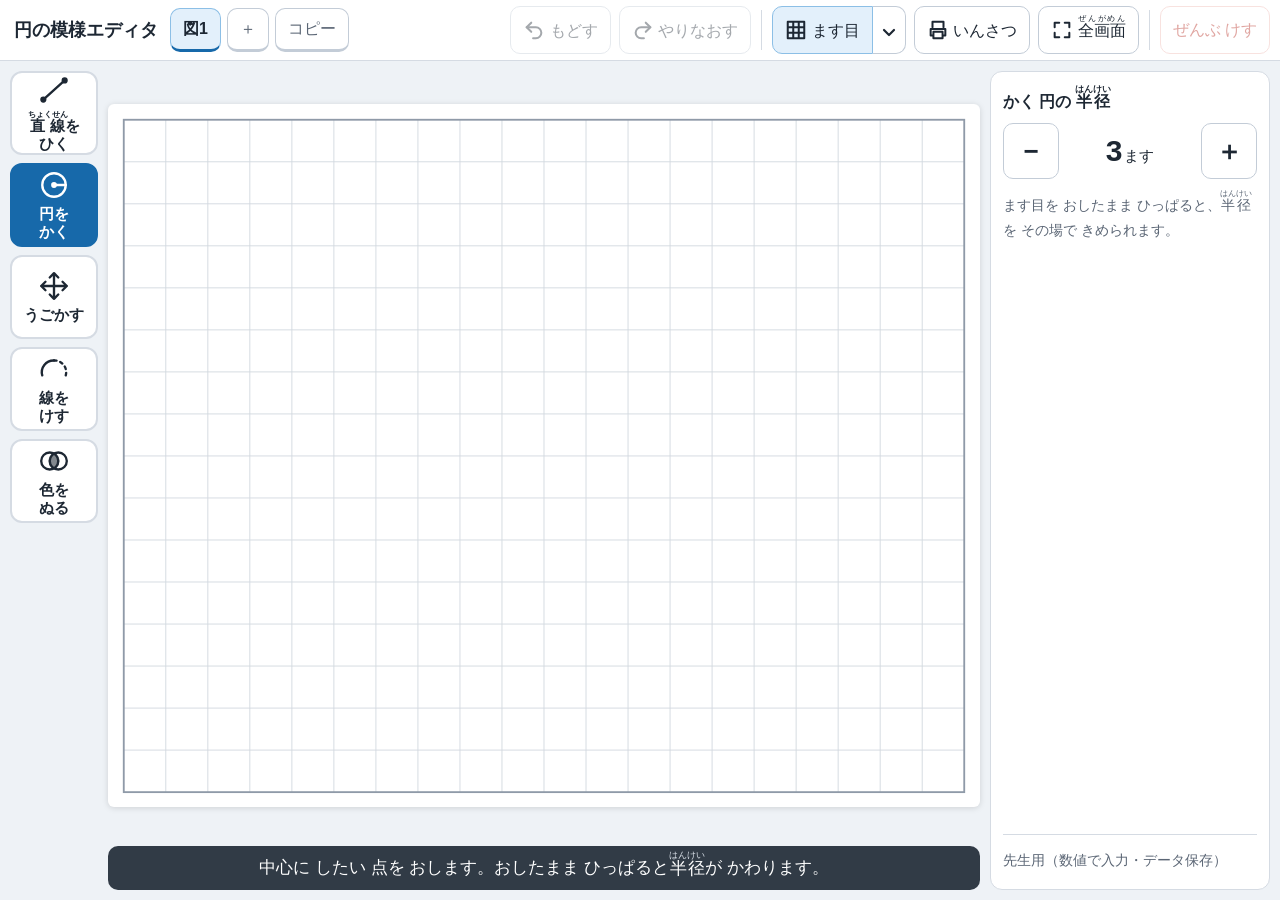
==== commit c9e291f1: "円の模様エディタ：図のタブをヘッダーへ／説明文を盤面の下に字幕表示／直線を一番上に／塗る色を4色追加 Co-Authored-By: Claude Opus 5.5 <noreply@anthropi" ====
--- a/circle-pattern/index.html
+++ b/circle-pattern/index.html
@@ -24,7 +24,7 @@
 
 /* ヘッダー：全モード共通の操作 */
 header{flex:none;position:relative;display:flex;align-items:center;gap:8px;padding:6px 10px;background:#fff;border-bottom:1px solid var(--line)}
-header h1{font-size:18px;margin:0 auto 0 4px;white-space:nowrap}
+header h1{font-size:18px;margin:0 4px;white-space:nowrap}
 header .sep{width:1px;align-self:stretch;background:var(--line);margin:4px 2px}
 #gridToggle[aria-pressed=true],#gridMenu[aria-expanded=true],#fullscreen[aria-pressed=true]{background:var(--accentSoft);border-color:#8cbfe6}
 .split{display:flex}
@@ -53,8 +53,9 @@
 
 /* 盤面 */
 .stage{display:flex;flex-direction:column;min-width:0;min-height:0;gap:6px}
-.status{flex:none;min-height:44px;display:flex;align-items:center;padding:2px 10px;background:#fff;border:1px solid var(--line);border-radius:10px;font-size:16px;line-height:1.9}
-.status.result{background:#fff8e1;border-color:#f0d58a}
+.status{flex:none;min-height:44px;display:flex;align-items:center;justify-content:center;text-align:center;padding:2px 14px;background:#1d2733e6;color:#fff;border-radius:10px;font-size:17px;line-height:1.9}
+.status rt{color:#dfe6ee}
+.status.result{background:#1d2733;color:#ffe08a;font-weight:700}
 .boardBox{flex:1;min-height:0;container-type:size;display:grid;place-items:center}
 .boardWrap{position:relative;width:min(100cqw,calc(100cqh * var(--w) / var(--h)));aspect-ratio:var(--w)/var(--h);background:#fff;border-radius:6px;box-shadow:0 1px 6px #0002;overflow:hidden}
 #fillLayer,#board{position:absolute;inset:0;width:100%;height:100%;display:block}
@@ -85,8 +86,8 @@
 #board .hl-show{stroke:#1684c7;stroke-width:9;stroke-opacity:.45;fill:none;stroke-linecap:round}
 
 /* 作図のタブ（盤面の上） */
-.tabs{flex:none;display:flex;gap:6px;overflow-x:auto;scrollbar-width:thin}
-.tabs button{flex:none;min-height:44px;padding:4px 12px;border-radius:10px 10px 0 0;border-bottom-width:3px;white-space:nowrap;max-width:12em;overflow:hidden;text-overflow:ellipsis}
+.tabs{flex:1;min-width:0;display:flex;gap:6px;overflow-x:auto;scrollbar-width:thin;align-items:center}
+.tabs button{flex:none;min-height:44px;padding:4px 12px;border-radius:10px;border-bottom-width:3px;white-space:nowrap;max-width:12em;overflow:hidden;text-overflow:ellipsis}
 .tabs button.doc[aria-selected=true]{background:var(--accentSoft);border-color:#8cbfe6;border-bottom-color:var(--accent);font-weight:700}
 .tabs button.tabAct{border-radius:10px;color:var(--muted)}
 .tabs .x{margin-left:8px;color:var(--danger);font-weight:700}
@@ -168,6 +169,7 @@
 <body>
 <header>
   <h1>円の模様エディタ</h1>
+  <div class="tabs" id="tabs" role="tablist" aria-label="作った 図"></div>
   <button id="undo" title="もどす（Ctrl+Z）"><svg viewBox="0 0 24 24"><path d="M9 14 4 9l5-5"/><path d="M4 9h10a6 6 0 0 1 0 12h-3"/></svg> <span class="lbl">もどす</span></button>
   <button id="redo" title="やりなおす（Ctrl+Y）"><svg viewBox="0 0 24 24"><path d="m15 14 5-5-5-5"/><path d="M20 9H10a6 6 0 0 0 0 12h3"/></svg> <span class="lbl">やりなおす</span></button>
   <span class="sep"></span>
@@ -185,16 +187,14 @@
 
 <div class="app">
   <nav class="modes" aria-label="モード">
+    <button class="modeBtn" data-mode="line" aria-pressed="false"><svg viewBox="0 0 30 30"><path d="M5 24 25 6"/><circle cx="5" cy="24" r="1.8" fill="currentColor"/><circle cx="25" cy="6" r="1.8" fill="currentColor"/></svg><span><ruby>直線<rt>ちょくせん</rt></ruby>を<br>ひく</span></button>
     <button class="modeBtn" data-mode="add" aria-pressed="true"><svg viewBox="0 0 30 30"><circle cx="15" cy="15" r="11"/><circle cx="15" cy="15" r="1.6" fill="currentColor"/><path d="M15 15h11"/></svg><span>円を<br>かく</span></button>
     <button class="modeBtn" data-mode="move" aria-pressed="false"><svg viewBox="0 0 30 30"><path d="M15 3v24M3 15h24M11 7l4-4 4 4M11 23l4 4 4-4M7 11l-4 4 4 4M23 11l4 4-4 4"/></svg><span>うごかす</span></button>
-    <button class="modeBtn" data-mode="line" aria-pressed="false"><svg viewBox="0 0 30 30"><path d="M5 24 25 6"/><circle cx="5" cy="24" r="1.8" fill="currentColor"/><circle cx="25" cy="6" r="1.8" fill="currentColor"/></svg><span><ruby>直線<rt>ちょくせん</rt></ruby>を<br>ひく</span></button>
     <button class="modeBtn" data-mode="arc" aria-pressed="false"><svg viewBox="0 0 30 30"><path d="M4 21A11 11 0 0 1 15 7"/><path d="M15 7a11 11 0 0 1 11 14" stroke-dasharray="2.5 3.5"/></svg><span>線を<br>けす</span></button>
     <button class="modeBtn" data-mode="fill" aria-pressed="false"><svg viewBox="0 0 30 30"><circle cx="11" cy="15" r="8"/><circle cx="19" cy="15" r="8"/><path d="M15 8.1a8 8 0 0 1 0 13.8 8 8 0 0 1 0-13.8z" fill="currentColor" opacity=".55"/></svg><span>色を<br>ぬる</span></button>
   </nav>
 
   <main class="stage">
-    <div class="tabs" id="tabs" role="tablist" aria-label="作った 図"></div>
-    <div id="status" class="status" aria-live="polite"></div>
     <div class="boardBox">
       <div class="boardWrap" id="boardWrap">
         <canvas id="fillLayer"></canvas>
@@ -208,6 +208,7 @@
         </svg>
       </div>
     </div>
+    <div id="status" class="status" aria-live="polite"></div>
   </main>
 
   <aside class="panel">
@@ -344,6 +345,8 @@
   { name: 'きいろ', hex: '#f8d66d' }, { name: 'だいだい', hex: '#f4a261' },
   { name: 'もも', hex: '#f4acc4' }, { name: 'みずいろ', hex: '#8ecae6' },
   { name: 'きみどり', hex: '#a7d98b' }, { name: 'むらさき', hex: '#c7b5e6' },
+  { name: 'あか', hex: '#ee8080' }, { name: 'あお', hex: '#7ea3e0' },
+  { name: 'みどり', hex: '#5fbf8a' }, { name: 'ちゃいろ', hex: '#c9a074' },
 ];
 const RB = (k, r) => `<ruby>${k}<rt>${r}</rt></ruby>`;
 const HINT = {
@@ -944,9 +947,9 @@
     };
     t.appendChild(b);
   });
-  const add = document.createElement('button'); add.className = 'tabAct'; add.textContent = '＋ あたらしい 図';
+  const add = document.createElement('button'); add.className = 'tabAct'; add.textContent = '＋'; add.title = 'あたらしい 図'; add.setAttribute('aria-label', 'あたらしい 図');
   add.onclick = () => { addDoc(blankState()); say('あたらしい 図を 作りました。'); };
-  const dup = document.createElement('button'); dup.className = 'tabAct'; dup.textContent = 'この 図を コピー';
+  const dup = document.createElement('button'); dup.className = 'tabAct'; dup.textContent = 'コピー'; dup.title = 'この 図を コピー';
   dup.onclick = () => { const n = docs[cur].name + 'のコピー'; addDoc(JSON.parse(snap()), n); say('図を コピーしました。'); };
   t.append(add, dup);
   t.querySelector('[aria-selected=true]')?.scrollIntoView({ block: 'nearest', inline: 'nearest' });
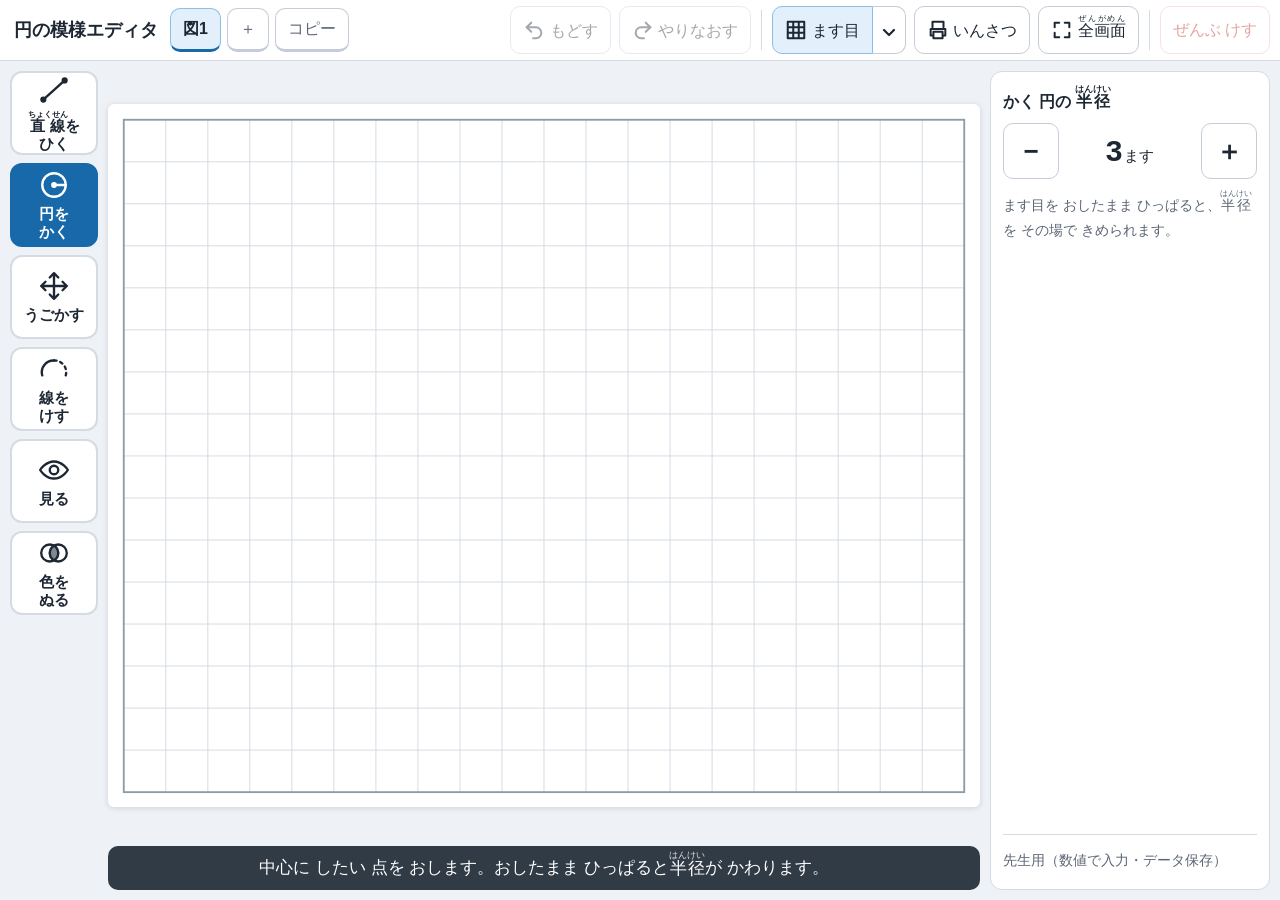
==== commit 64ffa240: "円の模様エディタ：「見る」モード（えらんだ円の全体と中心を太く、ほかを薄く）を追加 Co-Authored-By: Claude Opus 5.5 <noreply@anthropic.com> Cl" ====
--- a/circle-pattern/index.html
+++ b/circle-pattern/index.html
@@ -79,6 +79,8 @@
 #board .centerSel{fill:#1684c7}
 #board .dot{fill:#fff;stroke:#1684c7;stroke-width:1.6}
 #board .ghostAdd{stroke:#1684c7;stroke-width:2.4;fill:#1684c711;stroke-dasharray:7 5}
+#board .focusLine{stroke:#000;stroke-width:4.5;fill:none}
+#board .focusCenter{fill:#000}
 #board .ghostLine{stroke:#1684c7;stroke-width:2.4;stroke-dasharray:7 5;stroke-linecap:round}
 #board .radiusLine{stroke:#1684c7;stroke-width:1.6;stroke-dasharray:4 4}
 #board .label{font:700 16px var(--font);fill:#0b4f86;stroke:#fff;stroke-width:4px;paint-order:stroke}
@@ -191,6 +193,7 @@
     <button class="modeBtn" data-mode="add" aria-pressed="true"><svg viewBox="0 0 30 30"><circle cx="15" cy="15" r="11"/><circle cx="15" cy="15" r="1.6" fill="currentColor"/><path d="M15 15h11"/></svg><span>円を<br>かく</span></button>
     <button class="modeBtn" data-mode="move" aria-pressed="false"><svg viewBox="0 0 30 30"><path d="M15 3v24M3 15h24M11 7l4-4 4 4M11 23l4 4 4-4M7 11l-4 4 4 4M23 11l4 4-4 4"/></svg><span>うごかす</span></button>
     <button class="modeBtn" data-mode="arc" aria-pressed="false"><svg viewBox="0 0 30 30"><path d="M4 21A11 11 0 0 1 15 7"/><path d="M15 7a11 11 0 0 1 11 14" stroke-dasharray="2.5 3.5"/></svg><span>線を<br>けす</span></button>
+    <button class="modeBtn" data-mode="view" aria-pressed="false"><svg viewBox="0 0 30 30"><path d="M2 15s5-8 13-8 13 8 13 8-5 8-13 8S2 15 2 15z"/><circle cx="15" cy="15" r="4"/></svg><span>見る</span></button>
     <button class="modeBtn" data-mode="fill" aria-pressed="false"><svg viewBox="0 0 30 30"><circle cx="11" cy="15" r="8"/><circle cx="19" cy="15" r="8"/><path d="M15 8.1a8 8 0 0 1 0 13.8 8 8 0 0 1 0-13.8z" fill="currentColor" opacity=".55"/></svg><span>色を<br>ぬる</span></button>
   </nav>
 
@@ -253,6 +256,11 @@
         <button data-style="red" aria-pressed="false">赤で 見せる</button>
       </div>
       <button id="restoreArcs" class="wide">けした 線を ぜんぶ もどす</button>
+    </section>
+
+    <section class="ctx" data-mode="view" hidden>
+      <p class="note">見たい 円を おすと、その 円の 全体と 中心が 太く 出ます。ほかの 線と 色は うすく なります（けした 線も 円に もどして 見せます）。</p>
+      <button id="viewClear" class="wide">もとの 見え方に もどす</button>
     </section>
 
     <section class="ctx" data-mode="fill" hidden>
@@ -354,6 +362,7 @@
   move: '円や 直線を おして ひっぱると うごきます。右の ボタンでも うごかせます。',
   line: `ます目の 点を おしたまま、つなぎたい 点まで ひっぱります。`,
   arc: 'けしたい 線を おすと きえます。点線を おすと もどります。なぞると まとめて けせます。',
+  view: '見たい 円を おします。ほかの ところを おすと もとに もどります。',
   fill: '色を えらんで、線で かこまれた ところを おします。',
 };
 
@@ -370,7 +379,7 @@
 let selectedId = null, undoStack = [], redoStack = [];
 // タブ：作った図ごとに {name, state, undo, redo}。いま開いている図は state/undoStack/redoStack が本体
 let docs = [], cur = 0;
-let gesture = null, hover = null;
+let gesture = null, hover = null, viewId = null;  // viewId：「見る」で太く出している円
 
 const $ = id => document.getElementById(id);
 const svg = $('board'), NS = 'http://www.w3.org/2000/svg';
@@ -597,6 +606,13 @@
     else if (ghosts) for (const [s, e] of state.hidden[c.id] || []) arcShape(c, s, e, 'ghost' + (sel ? ' sel' : ''), ghostLayer);
     if (m === 'move' && !isLine(c)) { const [cx, cy] = toPx(c.x, c.y); el('circle', { cx, cy, r: sel ? 5 : 3, class: sel ? 'centerSel' : 'center' }, ghostLayer); }
   }
+  const fc = m === 'view' ? cById(viewId) : null;
+  drawLayer.style.opacity = fc ? .18 : '';
+  if (fc) {  // けした線は無視して、円の全体と中心を出す
+    const [cx, cy] = toPx(fc.x, fc.y);
+    el('circle', { cx, cy, r: fc.r * STEP, class: 'focusLine' }, ghostLayer);
+    el('circle', { cx, cy, r: 6, class: 'focusCenter' }, ghostLayer);
+  }
   if (m === 'arc') {
     const cs = shapes();
     for (let i = 0; i < cs.length; i++) for (let j = i + 1; j < cs.length; j++) for (const p of crossings(cs[i], cs[j])) {
@@ -737,7 +753,7 @@
 function updateFills() {
   // 円を引っぱっている間は塗り直さず薄く見せる（離したら塗り直す）
   if (gesture && (gesture.type === 'move' || gesture.type === 'arc')) { fillCanvas.style.opacity = .3; return; }
-  fillCanvas.style.opacity = '';
+  fillCanvas.style.opacity = ui.mode === 'view' && cById(viewId) ? .25 : '';
   const key = geomKey() + '|' + JSON.stringify(state.fills);
   if (key === fillCache.key) return;
   const ctx = fillCanvas.getContext('2d');
@@ -822,6 +838,12 @@
   if (gesture || (e.pointerType === 'mouse' && e.button !== 0)) return;
   const p = svgPoint(e); hover = null;
   if (ui.mode === 'fill') { fillTap(p); return; }
+  if (ui.mode === 'view') {
+    const [gx, gy] = toGrid(p.x, p.y), c = nearestLine(p, tolOf(e)), hit = c && !isLine(c) ? c : smallestContaining(gx, gy);
+    viewId = hit && hit.id !== viewId ? hit.id : null;
+    render(); if (hit && viewId) say(`${RB('半径', 'はんけい')} ${fmt(hit.r)}ますの 円です。`);
+    return;
+  }
   if (ui.mode === 'add') {
     const [gx, gy] = toGrid(p.x, p.y), x = snapV(gx), y = snapV(gy);
     if (!inGrid(x, y)) { say('ます目の 中を おしてください。'); return; }
@@ -984,6 +1006,7 @@
 }
 $('deleteCircle').onclick = deleteSelected;
 document.querySelectorAll('#erasedStyle button').forEach(b => b.onclick = () => { ui.erased = b.dataset.style; render(); });
+$('viewClear').onclick = () => { viewId = null; render(); };
 $('restoreArcs').onclick = () => { if (commit(() => { state.hidden = {}; })) say('けした 線を ぜんぶ もどしました。'); };
 $('clearFills').onclick = () => { if (commit(() => { state.fills = []; })) say('色を ぜんぶ けしました。'); };
 $('undo').onclick = undo; $('redo').onclick = redo;
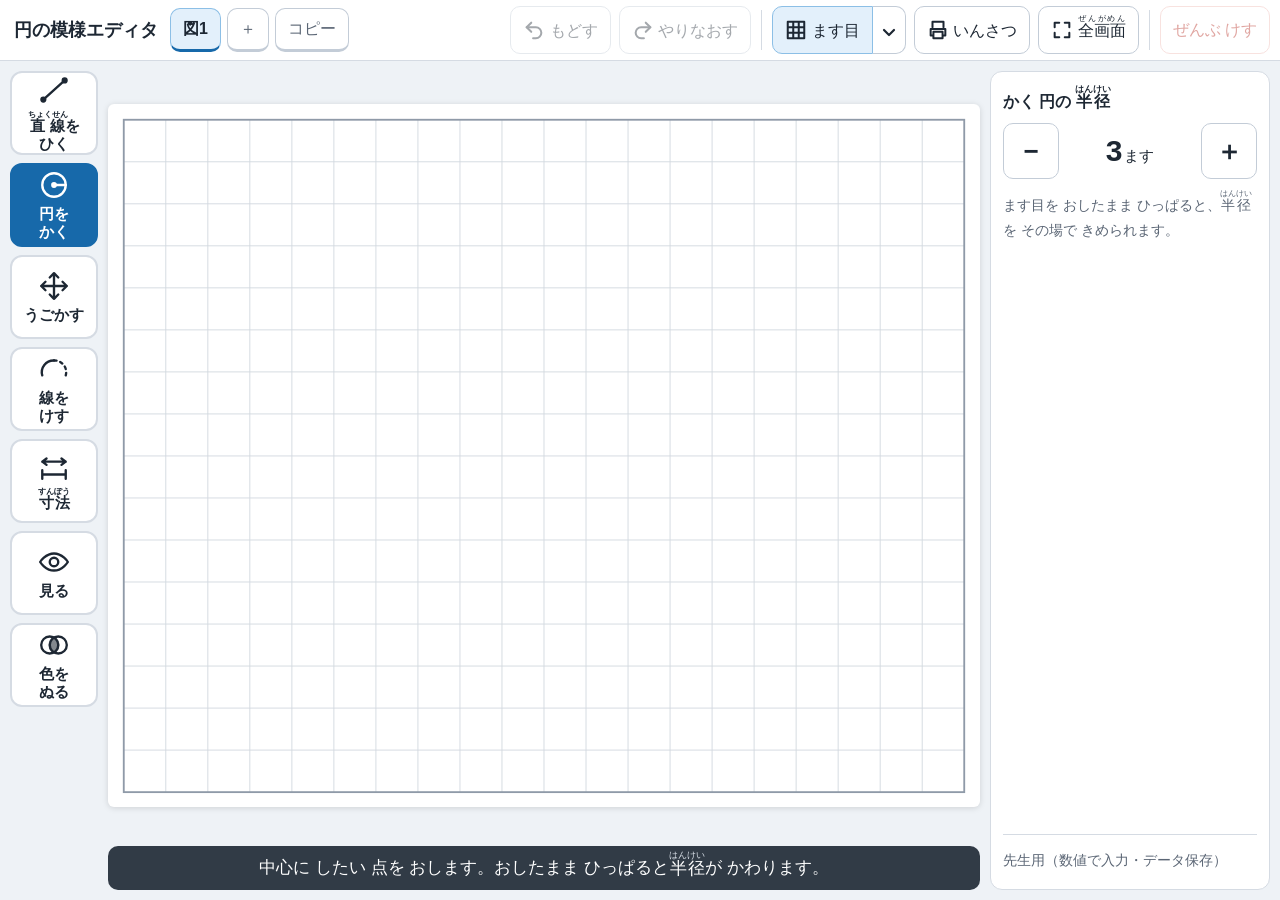
==== commit 6adce23f: "円の模様エディタ：「寸法」モード（直線に藍色の寸法と長さを付ける）を追加 Co-Authored-By: Claude Opus 5.5 <noreply@anthropic.com> Claude-" ====
--- a/circle-pattern/index.html
+++ b/circle-pattern/index.html
@@ -79,6 +79,9 @@
 #board .centerSel{fill:#1684c7}
 #board .dot{fill:#fff;stroke:#1684c7;stroke-width:1.6}
 #board .ghostAdd{stroke:#1684c7;stroke-width:2.4;fill:#1684c711;stroke-dasharray:7 5}
+#board .dimLine{stroke:#1e3a8a;stroke-width:1.6;fill:none}
+#board .dimHead{fill:#1e3a8a}
+#board .dimText{font:700 15px var(--font);fill:#1e3a8a;stroke:#fff;stroke-width:4px;paint-order:stroke}
 #board .focusLine{stroke:#000;stroke-width:4.5;fill:none}
 #board .focusCenter{fill:#000}
 #board .ghostLine{stroke:#1684c7;stroke-width:2.4;stroke-dasharray:7 5;stroke-linecap:round}
@@ -193,6 +196,7 @@
     <button class="modeBtn" data-mode="add" aria-pressed="true"><svg viewBox="0 0 30 30"><circle cx="15" cy="15" r="11"/><circle cx="15" cy="15" r="1.6" fill="currentColor"/><path d="M15 15h11"/></svg><span>円を<br>かく</span></button>
     <button class="modeBtn" data-mode="move" aria-pressed="false"><svg viewBox="0 0 30 30"><path d="M15 3v24M3 15h24M11 7l4-4 4 4M11 23l4 4 4-4M7 11l-4 4 4 4M23 11l4 4-4 4"/></svg><span>うごかす</span></button>
     <button class="modeBtn" data-mode="arc" aria-pressed="false"><svg viewBox="0 0 30 30"><path d="M4 21A11 11 0 0 1 15 7"/><path d="M15 7a11 11 0 0 1 11 14" stroke-dasharray="2.5 3.5"/></svg><span>線を<br>けす</span></button>
+ <button class="modeBtn" data-mode="dim" aria-pressed="false"><svg viewBox="0 0 30 30"><path d="M4 22h22M4 18v8M26 18v8M4 10h22M8 7l-4 3 4 3M22 7l4 3-4 3"/></svg><span><ruby>寸法<rt>すんぽう</rt></ruby></span></button>
     <button class="modeBtn" data-mode="view" aria-pressed="false"><svg viewBox="0 0 30 30"><path d="M2 15s5-8 13-8 13 8 13 8-5 8-13 8S2 15 2 15z"/><circle cx="15" cy="15" r="4"/></svg><span>見る</span></button>
     <button class="modeBtn" data-mode="fill" aria-pressed="false"><svg viewBox="0 0 30 30"><circle cx="11" cy="15" r="8"/><circle cx="19" cy="15" r="8"/><path d="M15 8.1a8 8 0 0 1 0 13.8 8 8 0 0 1 0-13.8z" fill="currentColor" opacity=".55"/></svg><span>色を<br>ぬる</span></button>
   </nav>
@@ -258,8 +262,23 @@
       <button id="restoreArcs" class="wide">けした 線を ぜんぶ もどす</button>
     </section>
 
+    <section class="ctx" data-mode="dim" hidden>
+      <p class="note"><ruby>直線<rt>ちょくせん</rt></ruby>を おすと、長さの <ruby>寸法<rt>すんぽう</rt></ruby>が つきます。もう一度 おすと 反対がわに、もう一度で きえます。</p>
+      <button id="dimClear" class="wide">寸法を ぜんぶ けす</button>
+    </section>
+
     <section class="ctx" data-mode="view" hidden>
-      <p class="note">見たい 円を おすと、その 円の 全体と 中心が 太く 出ます。ほかの 線と 色は うすく なります（けした 線も 円に もどして 見せます）。</p>
+      <h2>見る もの</h2>
+      <div class="segBtns" id="viewKind">
+        <button data-kind="one" aria-pressed="true">1つの 円</button>
+        <button data-kind="centers" aria-pressed="false">中心 ぜんぶ</button>
+      </div>
+      <h2>ほかの 線と 色</h2>
+      <div class="segBtns" id="viewOther">
+        <button data-other="dim" aria-pressed="true">うすく</button>
+        <button data-other="hide" aria-pressed="false">見せない</button>
+      </div>
+      <p class="note" id="viewNote"></p>
       <button id="viewClear" class="wide">もとの 見え方に もどす</button>
     </section>
 
@@ -362,6 +381,7 @@
   move: '円や 直線を おして ひっぱると うごきます。右の ボタンでも うごかせます。',
   line: `ます目の 点を おしたまま、つなぎたい 点まで ひっぱります。`,
   arc: 'けしたい 線を おすと きえます。点線を おすと もどります。なぞると まとめて けせます。',
+  dim: '寸法を つけたい 直線を おします。おすたびに 上がわ → 下がわ → なし と かわります。',
   view: '見たい 円を おします。ほかの ところを おすと もとに もどります。',
   fill: '色を えらんで、線で かこまれた ところを おします。',
 };
@@ -369,13 +389,13 @@
 // ===== 状態 =====
 // cols,rows: ます目の数　sub: 1ますを いくつに 分けるか（1/2/5）
 // circles: {id,x,y,r}（ます目単位。1/sub きざみ）
-// lines:   {id,x1,y1,x2,y2}（ます目単位。円と同じ id の通し番号）
+// lines:   {id,x1,y1,x2,y2,dim?}（ます目単位。円と同じ id の通し番号。dim=寸法の向き 1/-1、無ければ寸法なし）
 // hidden:  {id: [[開始,終了],...]}  けした線の範囲。円は角度0〜2π、直線は端1→端2を0〜1で表す。昇順・重なりなし
 // fills:   {ref,u,v,color,open}  塗った点。ref=その点を囲む最小の円（円に乗って一緒に動く）。
 //          u,v は ref の中心からの位置を半径で割った値（ref=null なら ます目座標）。
 //          open=塗った時点で外枠に接していたか（false の塗りが枠に届いたら「もれた」とみなして外す）
 let state = { cols: 20, rows: 16, sub: 1, circles: [], lines: [], hidden: {}, fills: [], nextId: 1 };
-let ui = { mode: 'add', radius: 3, color: COLORS[0].hex, grid: true, teacherOpen: false, erased: 'hide', tone: 'normal' };
+let ui = { mode: 'add', radius: 3, color: COLORS[0].hex, grid: true, teacherOpen: false, erased: 'hide', tone: 'normal', viewKind: 'one', viewOther: 'dim' };
 let selectedId = null, undoStack = [], redoStack = [];
 // タブ：作った図ごとに {name, state, undo, redo}。いま開いている図は state/undoStack/redoStack が本体
 let docs = [], cur = 0;
@@ -596,6 +616,34 @@
     sw.appendChild(b);
   }
 }
+// 寸法：直線から少し離して、両はしに矢じりのある線と長さを藍色で出す
+const DIM_OFF = 18;  // 直線からの距離（px）
+function dimLen(l) {
+  const d = Math.hypot(l.x2 - l.x1, l.y2 - l.y1);
+  return Math.abs(d - Math.round(d)) < 1e-9 ? `${Math.round(d)}ます` : `やく ${fmt(Math.round(d * 10) / 10)}ます`;
+}
+function drawDim(l) {
+  const [x1, y1] = toPx(l.x1, l.y1), [x2, y2] = toPx(l.x2, l.y2), L = Math.hypot(x2 - x1, y2 - y1);
+  const ux = (x2 - x1) / L, uy = (y2 - y1) / L;
+  let nx = uy, ny = -ux;                                   // 上がわ（画面の上・左）を 1 とする
+  if (ny > 1e-9 || (Math.abs(ny) < 1e-9 && nx > 0)) { nx = -nx; ny = -ny; }
+  nx *= l.dim; ny *= l.dim;
+  const o = DIM_OFF, a = [x1 + nx * o, y1 + ny * o], b = [x2 + nx * o, y2 + ny * o], g = el('g', {}, drawLayer);
+  el('line', { x1, y1, x2: x1 + nx * (o + 5), y2: y1 + ny * (o + 5), class: 'dimLine' }, g);   // 補助線
+  el('line', { x1: x2, y1: y2, x2: x2 + nx * (o + 5), y2: y2 + ny * (o + 5), class: 'dimLine' }, g);
+  el('line', { x1: a[0], y1: a[1], x2: b[0], y2: b[1], class: 'dimLine' }, g);
+  const head = (p, sx, sy) => el('path', { d: `M${p[0]} ${p[1]}L${p[0] + sx * 9 - sy * 3.5} ${p[1] + sy * 9 + sx * 3.5}L${p[0] + sx * 9 + sy * 3.5} ${p[1] + sy * 9 - sx * 3.5}Z`, class: 'dimHead' }, g);
+  head(a, ux, uy); head(b, -ux, -uy);
+  let ang = Math.atan2(uy, ux) * 180 / Math.PI; if (ang > 90) ang -= 180; if (ang <= -90) ang += 180;  // 字が さかさまに ならない向き
+  const tx = (a[0] + b[0]) / 2 + nx * 14, ty = (a[1] + b[1]) / 2 + ny * 14;
+  const t = el('text', { x: tx, y: ty, 'text-anchor': 'middle', 'dominant-baseline': 'middle', transform: `rotate(${ang} ${tx} ${ty})`, class: 'dimText' }, g);
+  t.textContent = dimLen(l);
+}
+// 「見る」で、ほかの線・色を うすく（.18）／見えなく（0）する
+function viewDim() {
+  if (ui.mode !== 'view' || (ui.viewKind === 'one' && !cById(viewId))) return '';
+  return ui.viewOther === 'hide' ? 0 : .18;
+}
 function renderDrawing() {
   drawLayer.replaceChildren(); ghostLayer.replaceChildren();
   const m = ui.mode, ghosts = m === 'arc' || m === 'move';
@@ -606,8 +654,10 @@
     else if (ghosts) for (const [s, e] of state.hidden[c.id] || []) arcShape(c, s, e, 'ghost' + (sel ? ' sel' : ''), ghostLayer);
     if (m === 'move' && !isLine(c)) { const [cx, cy] = toPx(c.x, c.y); el('circle', { cx, cy, r: sel ? 5 : 3, class: sel ? 'centerSel' : 'center' }, ghostLayer); }
   }
-  const fc = m === 'view' ? cById(viewId) : null;
-  drawLayer.style.opacity = fc ? .18 : '';
+  for (const l of state.lines) if (l.dim) drawDim(l);
+  const fc = m === 'view' && ui.viewKind === 'one' ? cById(viewId) : null, allC = m === 'view' && ui.viewKind === 'centers';
+  drawLayer.style.opacity = viewDim();
+  if (allC) for (const c of state.circles) { const [cx, cy] = toPx(c.x, c.y); el('circle', { cx, cy, r: 6, class: 'focusCenter' }, ghostLayer); }
   if (fc) {  // けした線は無視して、円の全体と中心を出す
     const [cx, cy] = toPx(fc.x, fc.y);
     el('circle', { cx, cy, r: fc.r * STEP, class: 'focusLine' }, ghostLayer);
@@ -667,6 +717,10 @@
   }
   document.querySelectorAll('.swatch').forEach(b => b.setAttribute('aria-pressed', b.dataset.color === ui.color));
   document.querySelectorAll('#erasedStyle button').forEach(b => b.setAttribute('aria-pressed', b.dataset.style === ui.erased));
+  document.querySelectorAll('#viewKind button').forEach(b => b.setAttribute('aria-pressed', b.dataset.kind === ui.viewKind));
+  document.querySelectorAll('#viewOther button').forEach(b => b.setAttribute('aria-pressed', b.dataset.other === ui.viewOther));
+  $('viewNote').textContent = ui.viewKind === 'one' ? '見たい 円を おすと、その 円の 全体と 中心が 太く 出ます（けした 線も 円に もどして 見せます）。' : 'すべての 円の 中心を 太く 出して います。';
+  $('dimClear').disabled = !state.lines.some(l => l.dim);
   $('restoreArcs').disabled = !Object.keys(state.hidden).length;
   $('clearFills').disabled = !state.fills.length;
   $('undo').disabled = !undoStack.length; $('redo').disabled = !redoStack.length;
@@ -753,7 +807,7 @@
 function updateFills() {
   // 円を引っぱっている間は塗り直さず薄く見せる（離したら塗り直す）
   if (gesture && (gesture.type === 'move' || gesture.type === 'arc')) { fillCanvas.style.opacity = .3; return; }
-  fillCanvas.style.opacity = ui.mode === 'view' && cById(viewId) ? .25 : '';
+  fillCanvas.style.opacity = viewDim();
   const key = geomKey() + '|' + JSON.stringify(state.fills);
   if (key === fillCache.key) return;
   const ctx = fillCanvas.getContext('2d');
@@ -838,7 +892,16 @@
   if (gesture || (e.pointerType === 'mouse' && e.button !== 0)) return;
   const p = svgPoint(e); hover = null;
   if (ui.mode === 'fill') { fillTap(p); return; }
+  if (ui.mode === 'dim') {
+    const c = nearestLine(p, tolOf(e));
+    if (!c || !isLine(c)) { say(`${RB('直線', 'ちょくせん')}の 上を おしてください。`); return; }
+    const next = !c.dim ? 1 : c.dim === 1 ? -1 : 0;
+    commit(() => { if (next) c.dim = next; else delete c.dim; });
+    say(next ? `${RB('寸法', 'すんぽう')}を つけました（${dimLen(c)}）。` : `${RB('寸法', 'すんぽう')}を けしました。`);
+    return;
+  }
   if (ui.mode === 'view') {
+    if (ui.viewKind === 'centers') { say('いまは すべての 円の 中心を 見せて います。'); return; }
     const [gx, gy] = toGrid(p.x, p.y), c = nearestLine(p, tolOf(e)), hit = c && !isLine(c) ? c : smallestContaining(gx, gy);
     viewId = hit && hit.id !== viewId ? hit.id : null;
     render(); if (hit && viewId) say(`${RB('半径', 'はんけい')} ${fmt(hit.r)}ますの 円です。`);
@@ -1006,7 +1069,10 @@
 }
 $('deleteCircle').onclick = deleteSelected;
 document.querySelectorAll('#erasedStyle button').forEach(b => b.onclick = () => { ui.erased = b.dataset.style; render(); });
-$('viewClear').onclick = () => { viewId = null; render(); };
+$('dimClear').onclick = () => { if (commit(() => state.lines.forEach(l => delete l.dim))) say('寸法を ぜんぶ けしました。'); };
+$('viewClear').onclick = () => { viewId = null; ui.viewKind = 'one'; saveUI(); render(); };
+document.querySelectorAll('#viewKind button').forEach(b => b.onclick = () => { ui.viewKind = b.dataset.kind; saveUI(); render(); });
+document.querySelectorAll('#viewOther button').forEach(b => b.onclick = () => { ui.viewOther = b.dataset.other; saveUI(); render(); });
 $('restoreArcs').onclick = () => { if (commit(() => { state.hidden = {}; })) say('けした 線を ぜんぶ もどしました。'); };
 $('clearFills').onclick = () => { if (commit(() => { state.fills = []; })) say('色を ぜんぶ けしました。'); };
 $('undo').onclick = undo; $('redo').onclick = redo;
@@ -1256,7 +1322,7 @@
 function parseData(d) {
   if (!d || d.version !== 2 || !Array.isArray(d.circles)) return null;
   const circles = d.circles.filter(c => [c.id, c.x, c.y, c.r].every(Number.isFinite)).map(c => ({ id: c.id, x: c.x, y: c.y, r: c.r }));
-  const lines = (d.lines || []).filter(l => [l.id, l.x1, l.y1, l.x2, l.y2].every(Number.isFinite) && (l.x1 !== l.x2 || l.y1 !== l.y2)).map(l => ({ id: l.id, x1: l.x1, y1: l.y1, x2: l.x2, y2: l.y2 }));
+  const lines = (d.lines || []).filter(l => [l.id, l.x1, l.y1, l.x2, l.y2].every(Number.isFinite) && (l.x1 !== l.x2 || l.y1 !== l.y2)).map(l => ({ id: l.id, x1: l.x1, y1: l.y1, x2: l.x2, y2: l.y2, ...(l.dim === 1 || l.dim === -1 ? { dim: l.dim } : {}) }));
   const ids = new Set(circles.concat(lines).map(c => c.id)), hidden = {};
   for (const [k, list] of Object.entries(d.hidden || {})) if (ids.has(+k) && Array.isArray(list)) { const m = mergeIv(list.filter(iv => iv.length === 2 && iv.every(Number.isFinite))); if (m.length) hidden[k] = m; }
   const fills = (d.fills || []).filter(f => /^#[0-9a-f]{6}$/i.test(f.color) && Number.isFinite(f.u) && Number.isFinite(f.v));
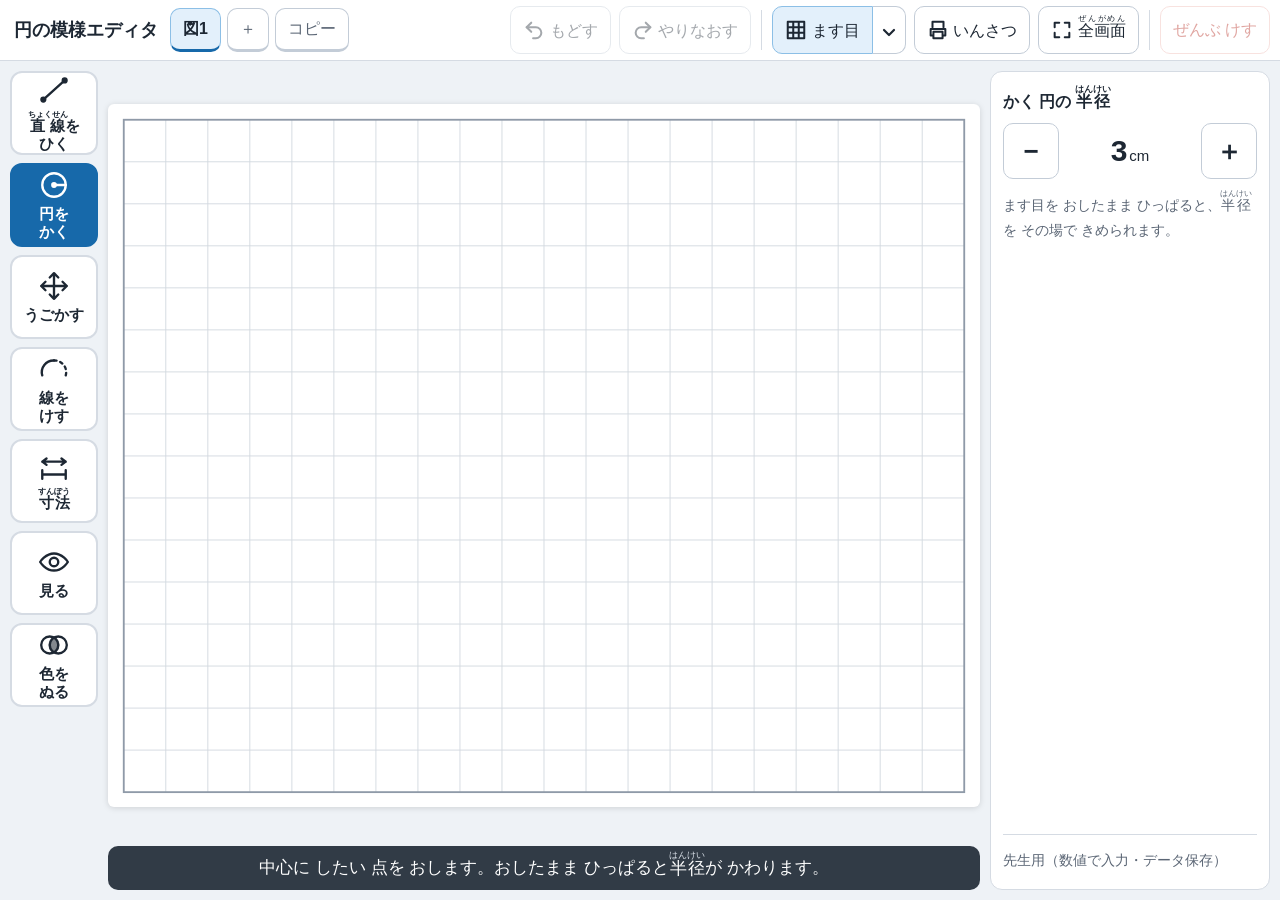
==== commit f8885019: "円の模様エディタ：半径の表示も cm にそろえる Co-Authored-By: Claude Opus 5.5 <noreply@anthropic.com> Claude-Session: htt" ====
--- a/circle-pattern/index.html
+++ b/circle-pattern/index.html
@@ -620,7 +620,7 @@
 const DIM_OFF = 18;  // 直線からの距離（px）
 function dimLen(l) {
   const d = Math.hypot(l.x2 - l.x1, l.y2 - l.y1);
-  return Math.abs(d - Math.round(d)) < 1e-9 ? `${Math.round(d)}ます` : `やく ${fmt(Math.round(d * 10) / 10)}ます`;
+  return Math.abs(d - Math.round(d)) < 1e-9 ? `${Math.round(d)}cm` : `やく ${fmt(Math.round(d * 10) / 10)}cm`;
 }
 function drawDim(l) {
   const [x1, y1] = toPx(l.x1, l.y1), [x2, y2] = toPx(l.x2, l.y2), L = Math.hypot(x2 - x1, y2 - y1);
@@ -697,7 +697,7 @@
 function renderPanel() {
   document.querySelectorAll('.modeBtn').forEach(b => b.setAttribute('aria-pressed', b.dataset.mode === ui.mode));
   document.querySelectorAll('.ctx[data-mode]').forEach(s => { s.hidden = s.dataset.mode !== ui.mode; });
-  $('addR').innerHTML = `${fmt(ui.radius)}<small>ます</small>`;
+  $('addR').innerHTML = `${fmt(ui.radius)}<small>cm</small>`;
   $('addRminus').disabled = ui.radius <= R_MIN; $('addRplus').disabled = ui.radius >= R_MAX;
   const sel = ui.mode === 'move' ? sById(selectedId) : null;
   $('moveNone').hidden = !!sel; $('moveSel').hidden = !sel;
@@ -709,7 +709,7 @@
   } else if (sel) {
     $('selRbox').hidden = false; $('deleteCircle').textContent = 'この 円を けす';
     $('selTitle').innerHTML = `えらんだ 円の ${RB('半径', 'はんけい')}`;
-    $('selR').innerHTML = `${fmt(sel.r)}<small>ます</small>`;
+    $('selR').innerHTML = `${fmt(sel.r)}<small>cm</small>`;
     $('selRminus').disabled = sel.r <= R_MIN; $('selRplus').disabled = sel.r >= R_MAX;
     document.querySelectorAll('.pad button').forEach(b => {
       const nx = sel.x + b.dataset.dx * U, ny = sel.y + b.dataset.dy * U; b.disabled = nx < 0 || nx > COLS || ny < 0 || ny > ROWS;
@@ -877,7 +877,7 @@
   const id = state.nextId;
   commit(() => { state.circles.push({ id, x, y, r }); state.nextId++; });
   selectedId = id; renderPanel();
-  say(`円を かきました。（${RB('半径', 'はんけい')} ${fmt(r)}ます）`);
+  say(`円を かきました。（${RB('半径', 'はんけい')} ${fmt(r)}cm）`);
 }
 function addLine(g) {
   const { x1, y1, x2, y2 } = g;
@@ -904,7 +904,7 @@
     if (ui.viewKind === 'centers') { say('いまは すべての 円の 中心を 見せて います。'); return; }
     const [gx, gy] = toGrid(p.x, p.y), c = nearestLine(p, tolOf(e)), hit = c && !isLine(c) ? c : smallestContaining(gx, gy);
     viewId = hit && hit.id !== viewId ? hit.id : null;
-    render(); if (hit && viewId) say(`${RB('半径', 'はんけい')} ${fmt(hit.r)}ますの 円です。`);
+    render(); if (hit && viewId) say(`${RB('半径', 'はんけい')} ${fmt(hit.r)}cmの 円です。`);
     return;
   }
   if (ui.mode === 'add') {
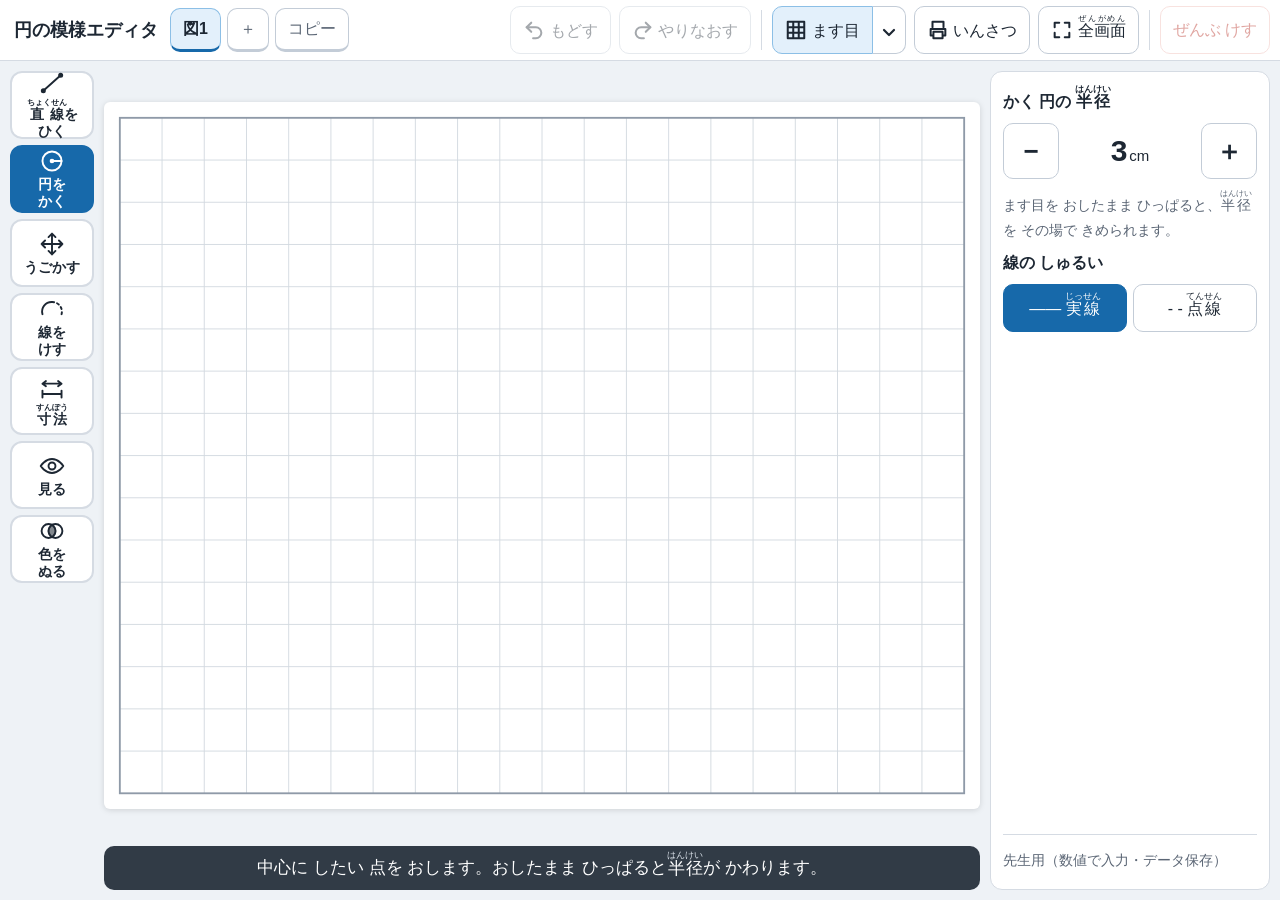
==== commit f33bfad1: "円の模様エディタ：点線（円・直線）／長さの単位 cm・m・ます の切り替え／左のボタンを小さくしてスクロール可に Co-Authored-By: Claude Opus 5.5 <noreply@an" ====
--- a/circle-pattern/index.html
+++ b/circle-pattern/index.html
@@ -45,9 +45,9 @@
 .app{flex:1;min-height:0;display:grid;grid-template-columns:auto minmax(0,1fr) 280px;gap:10px;padding:10px}
 
 /* モード切替：盤面の左に縦1列 */
-.modes{display:flex;flex-direction:column;gap:8px}
-.modeBtn{width:88px;height:84px;display:flex;flex-direction:column;align-items:center;justify-content:center;gap:4px;font-size:15px;font-weight:700;border:2px solid var(--line);border-radius:12px;line-height:1.2}
-.modeBtn svg{width:32px;height:32px;flex:none}
+.modes{display:flex;flex-direction:column;gap:6px;min-height:0;overflow-y:auto;overscroll-behavior:contain;scrollbar-width:thin}
+.modeBtn{flex:none;width:84px;height:68px;display:flex;flex-direction:column;align-items:center;justify-content:center;gap:2px;font-size:14px;padding:2px 4px;font-weight:700;border:2px solid var(--line);border-radius:12px;line-height:1.2}
+.modeBtn svg{width:26px;height:26px;flex:none}
 .modeBtn span{white-space:nowrap}
 .modeBtn[aria-pressed=true]{background:var(--accent);border-color:var(--accent);color:#fff}
 
@@ -69,6 +69,7 @@
 #board[data-tone=dark]{--gMaj:#7d8896;--gMajW:1.1;--gMin:#b4bdc8;--gMinW:.6}
 #board .frame{stroke:#8f9aa8;stroke-width:1.4;fill:none}
 #board .circleLine{stroke:#111827;stroke-width:2.4;fill:none;stroke-linecap:round}
+#board .circleLine.dash{stroke-dasharray:7 6;stroke-linecap:butt}
 #board .circleLine.sel{stroke:#1684c7;stroke-width:3.2}
 #board .ghost{stroke:#9aa5b1;stroke-width:1.6;fill:none;stroke-dasharray:5 5}
 #board .ghost.sel{stroke:#1684c7}
@@ -151,8 +152,8 @@
 @media (max-width:900px),(orientation:portrait){
   body{height:auto;overflow:auto}
   .app{grid-template-columns:1fr}
-  .modes{flex-direction:row}
-  .modeBtn{flex:1;width:auto;height:72px}
+  .modes{flex-direction:row;overflow-x:auto;overflow-y:hidden}
+  .modeBtn{flex:1 0 76px;width:auto;height:68px}
   .boardBox{container-type:inline-size}
   .boardWrap{width:100%}
   header h1{font-size:16px}
@@ -227,10 +228,20 @@
         <button id="addRplus" aria-label="半径を 大きく">＋</button>
       </div>
       <p class="note">ます目を おしたまま ひっぱると、<ruby>半径<rt>はんけい</rt></ruby>を その場で きめられます。</p>
+      <h2>線の しゅるい</h2>
+      <div class="segBtns dashBtns">
+        <button data-dash="0" aria-pressed="true">―― <ruby>実線<rt>じっせん</rt></ruby></button>
+        <button data-dash="1" aria-pressed="false">- - <ruby>点線<rt>てんせん</rt></ruby></button>
+      </div>
     </section>
 
     <section class="ctx" data-mode="line" hidden>
       <p class="note">ます目の 点を おしたまま、つなぎたい 点まで ひっぱって はなします。</p>
+      <h2>線の しゅるい</h2>
+      <div class="segBtns dashBtns">
+        <button data-dash="0" aria-pressed="true">―― <ruby>実線<rt>じっせん</rt></ruby></button>
+        <button data-dash="1" aria-pressed="false">- - <ruby>点線<rt>てんせん</rt></ruby></button>
+      </div>
     </section>
 
     <section class="ctx" data-mode="move" hidden>
@@ -248,6 +259,10 @@
           <button class="r" data-dx="1" data-dy="0" aria-label="右へ">▶</button>
           <button class="d" data-dx="0" data-dy="1" aria-label="下へ">▼</button>
         </div>
+        <div class="segBtns" id="selDash">
+          <button data-dash="0">―― <ruby>実線<rt>じっせん</rt></ruby></button>
+          <button data-dash="1">- - <ruby>点線<rt>てんせん</rt></ruby></button>
+        </div>
         <button id="deleteCircle" class="danger wide">この 円を けす</button>
       </div>
     </section>
@@ -264,6 +279,12 @@
 
     <section class="ctx" data-mode="dim" hidden>
       <p class="note"><ruby>直線<rt>ちょくせん</rt></ruby>を おすと、長さの <ruby>寸法<rt>すんぽう</rt></ruby>が つきます。もう一度 おすと 反対がわに、もう一度で きえます。</p>
+      <h2>長さの <ruby>単位<rt>たんい</rt></ruby>（1ます）</h2>
+      <div class="segBtns unitBtns">
+        <button data-unit="cm" aria-pressed="true">cm</button>
+        <button data-unit="m" aria-pressed="false">m</button>
+        <button data-unit="masu" aria-pressed="false">ます</button>
+      </div>
       <button id="dimClear" class="wide">寸法を ぜんぶ けす</button>
     </section>
 
@@ -323,6 +344,12 @@
     <button data-sub="5" aria-pressed="false"><svg viewBox="0 0 26 26"><rect x="3" y="3" width="20" height="20"/><path d="M7 3v20M3 7h20"/><path d="M11 3v20M3 11h20"/><path d="M15 3v20M3 15h20"/><path d="M19 3v20M3 19h20"/></svg>5つに</button>
   </div>
   <p class="note">分けると、円の 中心と <ruby>半径<rt>はんけい</rt></ruby>を こまかく きめられます。</p>
+  <h2>長さの <ruby>単位<rt>たんい</rt></ruby>（1ます）</h2>
+  <div class="segBtns unitBtns">
+    <button data-unit="cm" aria-pressed="true">cm</button>
+    <button data-unit="m" aria-pressed="false">m</button>
+    <button data-unit="masu" aria-pressed="false">ます</button>
+  </div>
   <h2>ます目の こさ</h2>
   <div class="segBtns" id="gridTone">
     <button data-tone="light" aria-pressed="false"><svg viewBox="0 0 26 26" style="stroke:#c9d0d8;stroke-width:1"><path d="M3 3h20v20H3zM13 3v20M3 13h20"/></svg>うすい</button>
@@ -395,7 +422,7 @@
 //          u,v は ref の中心からの位置を半径で割った値（ref=null なら ます目座標）。
 //          open=塗った時点で外枠に接していたか（false の塗りが枠に届いたら「もれた」とみなして外す）
 let state = { cols: 20, rows: 16, sub: 1, circles: [], lines: [], hidden: {}, fills: [], nextId: 1 };
-let ui = { mode: 'add', radius: 3, color: COLORS[0].hex, grid: true, teacherOpen: false, erased: 'hide', tone: 'normal', viewKind: 'one', viewOther: 'dim' };
+let ui = { mode: 'add', radius: 3, color: COLORS[0].hex, grid: true, teacherOpen: false, erased: 'hide', tone: 'normal', viewKind: 'one', viewOther: 'dim', unit: 'cm', dash: false };
 let selectedId = null, undoStack = [], redoStack = [];
 // タブ：作った図ごとに {name, state, undo, redo}。いま開いている図は state/undoStack/redoStack が本体
 let docs = [], cur = 0;
@@ -616,11 +643,13 @@
     sw.appendChild(b);
   }
 }
+const UNITS = { cm: 'cm', m: 'm', masu: 'ます' };  // 1ます＝1（単位）
+const unit = () => UNITS[ui.unit] || 'cm';
 // 寸法：直線から少し離して、両はしに矢じりのある線と長さを藍色で出す
 const DIM_OFF = 18;  // 直線からの距離（px）
 function dimLen(l) {
   const d = Math.hypot(l.x2 - l.x1, l.y2 - l.y1);
-  return Math.abs(d - Math.round(d)) < 1e-9 ? `${Math.round(d)}cm` : `やく ${fmt(Math.round(d * 10) / 10)}cm`;
+  return Math.abs(d - Math.round(d)) < 1e-9 ? `${Math.round(d)}${unit()}` : `やく ${fmt(Math.round(d * 10) / 10)}${unit()}`;
 }
 function drawDim(l) {
   const [x1, y1] = toPx(l.x1, l.y1), [x2, y2] = toPx(l.x2, l.y2), L = Math.hypot(x2 - x1, y2 - y1);
@@ -649,7 +678,7 @@
   const m = ui.mode, ghosts = m === 'arc' || m === 'move';
   for (const c of shapes()) {
     const sel = m === 'move' && c.id === selectedId;
-    for (const [s, e] of visibleArcs(c)) arcShape(c, s, e, 'circleLine' + (sel ? ' sel' : ''), drawLayer);
+    for (const [s, e] of visibleArcs(c)) arcShape(c, s, e, 'circleLine' + (c.dash ? ' dash' : '') + (sel ? ' sel' : ''), drawLayer);
     if (ui.erased === 'red') for (const [s, e] of state.hidden[c.id] || []) arcShape(c, s, e, 'erasedRed', drawLayer);
     else if (ghosts) for (const [s, e] of state.hidden[c.id] || []) arcShape(c, s, e, 'ghost' + (sel ? ' sel' : ''), ghostLayer);
     if (m === 'move' && !isLine(c)) { const [cx, cy] = toPx(c.x, c.y); el('circle', { cx, cy, r: sel ? 5 : 3, class: sel ? 'centerSel' : 'center' }, ghostLayer); }
@@ -697,7 +726,7 @@
 function renderPanel() {
   document.querySelectorAll('.modeBtn').forEach(b => b.setAttribute('aria-pressed', b.dataset.mode === ui.mode));
   document.querySelectorAll('.ctx[data-mode]').forEach(s => { s.hidden = s.dataset.mode !== ui.mode; });
-  $('addR').innerHTML = `${fmt(ui.radius)}<small>cm</small>`;
+  $('addR').innerHTML = `${fmt(ui.radius)}<small>${unit()}</small>`;
   $('addRminus').disabled = ui.radius <= R_MIN; $('addRplus').disabled = ui.radius >= R_MAX;
   const sel = ui.mode === 'move' ? sById(selectedId) : null;
   $('moveNone').hidden = !!sel; $('moveSel').hidden = !sel;
@@ -709,7 +738,7 @@
   } else if (sel) {
     $('selRbox').hidden = false; $('deleteCircle').textContent = 'この 円を けす';
     $('selTitle').innerHTML = `えらんだ 円の ${RB('半径', 'はんけい')}`;
-    $('selR').innerHTML = `${fmt(sel.r)}<small>cm</small>`;
+    $('selR').innerHTML = `${fmt(sel.r)}<small>${unit()}</small>`;
     $('selRminus').disabled = sel.r <= R_MIN; $('selRplus').disabled = sel.r >= R_MAX;
     document.querySelectorAll('.pad button').forEach(b => {
       const nx = sel.x + b.dataset.dx * U, ny = sel.y + b.dataset.dy * U; b.disabled = nx < 0 || nx > COLS || ny < 0 || ny > ROWS;
@@ -720,6 +749,9 @@
   document.querySelectorAll('#viewKind button').forEach(b => b.setAttribute('aria-pressed', b.dataset.kind === ui.viewKind));
   document.querySelectorAll('#viewOther button').forEach(b => b.setAttribute('aria-pressed', b.dataset.other === ui.viewOther));
   $('viewNote').textContent = ui.viewKind === 'one' ? '見たい 円を おすと、その 円の 全体と 中心が 太く 出ます（けした 線も 円に もどして 見せます）。' : 'すべての 円の 中心を 太く 出して います。';
+  document.querySelectorAll('.dashBtns button').forEach(b => b.setAttribute('aria-pressed', !!+b.dataset.dash === !!ui.dash));
+  document.querySelectorAll('.unitBtns button').forEach(b => b.setAttribute('aria-pressed', b.dataset.unit === (UNITS[ui.unit] ? ui.unit : 'cm')));
+  if (sel) document.querySelectorAll('#selDash button').forEach(b => b.setAttribute('aria-pressed', !!+b.dataset.dash === !!sel.dash));
   $('dimClear').disabled = !state.lines.some(l => l.dim);
   $('restoreArcs').disabled = !Object.keys(state.hidden).length;
   $('clearFills').disabled = !state.fills.length;
@@ -875,16 +907,16 @@
 function addCircle(x, y, r) {
   if (state.circles.some(c => c.x === x && c.y === y && c.r === r)) { say('同じ 円が もう あります。'); return; }
   const id = state.nextId;
-  commit(() => { state.circles.push({ id, x, y, r }); state.nextId++; });
+  commit(() => { state.circles.push({ id, x, y, r, ...(ui.dash ? { dash: true } : {}) }); state.nextId++; });
   selectedId = id; renderPanel();
-  say(`円を かきました。（${RB('半径', 'はんけい')} ${fmt(r)}cm）`);
+  say(`円を かきました。（${RB('半径', 'はんけい')} ${fmt(r)}${unit()}）`);
 }
 function addLine(g) {
   const { x1, y1, x2, y2 } = g;
   if (x1 === x2 && y1 === y2) { say('おしたまま、つなぎたい 点まで ひっぱってください。'); return; }
   if (state.lines.some(l => (l.x1 === x1 && l.y1 === y1 && l.x2 === x2 && l.y2 === y2) || (l.x1 === x2 && l.y1 === y2 && l.x2 === x1 && l.y2 === y1))) { say(`同じ ${RB('直線', 'ちょくせん')}が もう あります。`); return; }
   const id = state.nextId;
-  commit(() => { state.lines.push({ id, x1, y1, x2, y2 }); state.nextId++; });
+  commit(() => { state.lines.push({ id, x1, y1, x2, y2, ...(ui.dash ? { dash: true } : {}) }); state.nextId++; });
   selectedId = id; say(`${RB('直線', 'ちょくせん')}を ひきました。`);
 }
 svg.addEventListener('contextmenu', e => e.preventDefault());
@@ -904,7 +936,7 @@
     if (ui.viewKind === 'centers') { say('いまは すべての 円の 中心を 見せて います。'); return; }
     const [gx, gy] = toGrid(p.x, p.y), c = nearestLine(p, tolOf(e)), hit = c && !isLine(c) ? c : smallestContaining(gx, gy);
     viewId = hit && hit.id !== viewId ? hit.id : null;
-    render(); if (hit && viewId) say(`${RB('半径', 'はんけい')} ${fmt(hit.r)}cmの 円です。`);
+    render(); if (hit && viewId) say(`${RB('半径', 'はんけい')} ${fmt(hit.r)}${unit()}の 円です。`);
     return;
   }
   if (ui.mode === 'add') {
@@ -1069,6 +1101,9 @@
 }
 $('deleteCircle').onclick = deleteSelected;
 document.querySelectorAll('#erasedStyle button').forEach(b => b.onclick = () => { ui.erased = b.dataset.style; render(); });
+document.querySelectorAll('.dashBtns button').forEach(b => b.onclick = () => { ui.dash = !!+b.dataset.dash; saveUI(); renderPanel(); });
+document.querySelectorAll('.unitBtns button').forEach(b => b.onclick = () => { ui.unit = b.dataset.unit; saveUI(); render(); });
+document.querySelectorAll('#selDash button').forEach(b => b.onclick = () => editSelected(c => { if (+b.dataset.dash) c.dash = true; else delete c.dash; }));
 $('dimClear').onclick = () => { if (commit(() => state.lines.forEach(l => delete l.dim))) say('寸法を ぜんぶ けしました。'); };
 $('viewClear').onclick = () => { viewId = null; ui.viewKind = 'one'; saveUI(); render(); };
 document.querySelectorAll('#viewKind button').forEach(b => b.onclick = () => { ui.viewKind = b.dataset.kind; saveUI(); render(); });
@@ -1321,8 +1356,8 @@
 // ===== 読み込み（v2・旧版v1） =====
 function parseData(d) {
   if (!d || d.version !== 2 || !Array.isArray(d.circles)) return null;
-  const circles = d.circles.filter(c => [c.id, c.x, c.y, c.r].every(Number.isFinite)).map(c => ({ id: c.id, x: c.x, y: c.y, r: c.r }));
-  const lines = (d.lines || []).filter(l => [l.id, l.x1, l.y1, l.x2, l.y2].every(Number.isFinite) && (l.x1 !== l.x2 || l.y1 !== l.y2)).map(l => ({ id: l.id, x1: l.x1, y1: l.y1, x2: l.x2, y2: l.y2, ...(l.dim === 1 || l.dim === -1 ? { dim: l.dim } : {}) }));
+  const circles = d.circles.filter(c => [c.id, c.x, c.y, c.r].every(Number.isFinite)).map(c => ({ id: c.id, x: c.x, y: c.y, r: c.r, ...(c.dash === true ? { dash: true } : {}) }));
+  const lines = (d.lines || []).filter(l => [l.id, l.x1, l.y1, l.x2, l.y2].every(Number.isFinite) && (l.x1 !== l.x2 || l.y1 !== l.y2)).map(l => ({ id: l.id, x1: l.x1, y1: l.y1, x2: l.x2, y2: l.y2, ...(l.dim === 1 || l.dim === -1 ? { dim: l.dim } : {}), ...(l.dash === true ? { dash: true } : {}) }));
   const ids = new Set(circles.concat(lines).map(c => c.id)), hidden = {};
   for (const [k, list] of Object.entries(d.hidden || {})) if (ids.has(+k) && Array.isArray(list)) { const m = mergeIv(list.filter(iv => iv.length === 2 && iv.every(Number.isFinite))); if (m.length) hidden[k] = m; }
   const fills = (d.fills || []).filter(f => /^#[0-9a-f]{6}$/i.test(f.color) && Number.isFinite(f.u) && Number.isFinite(f.v));
